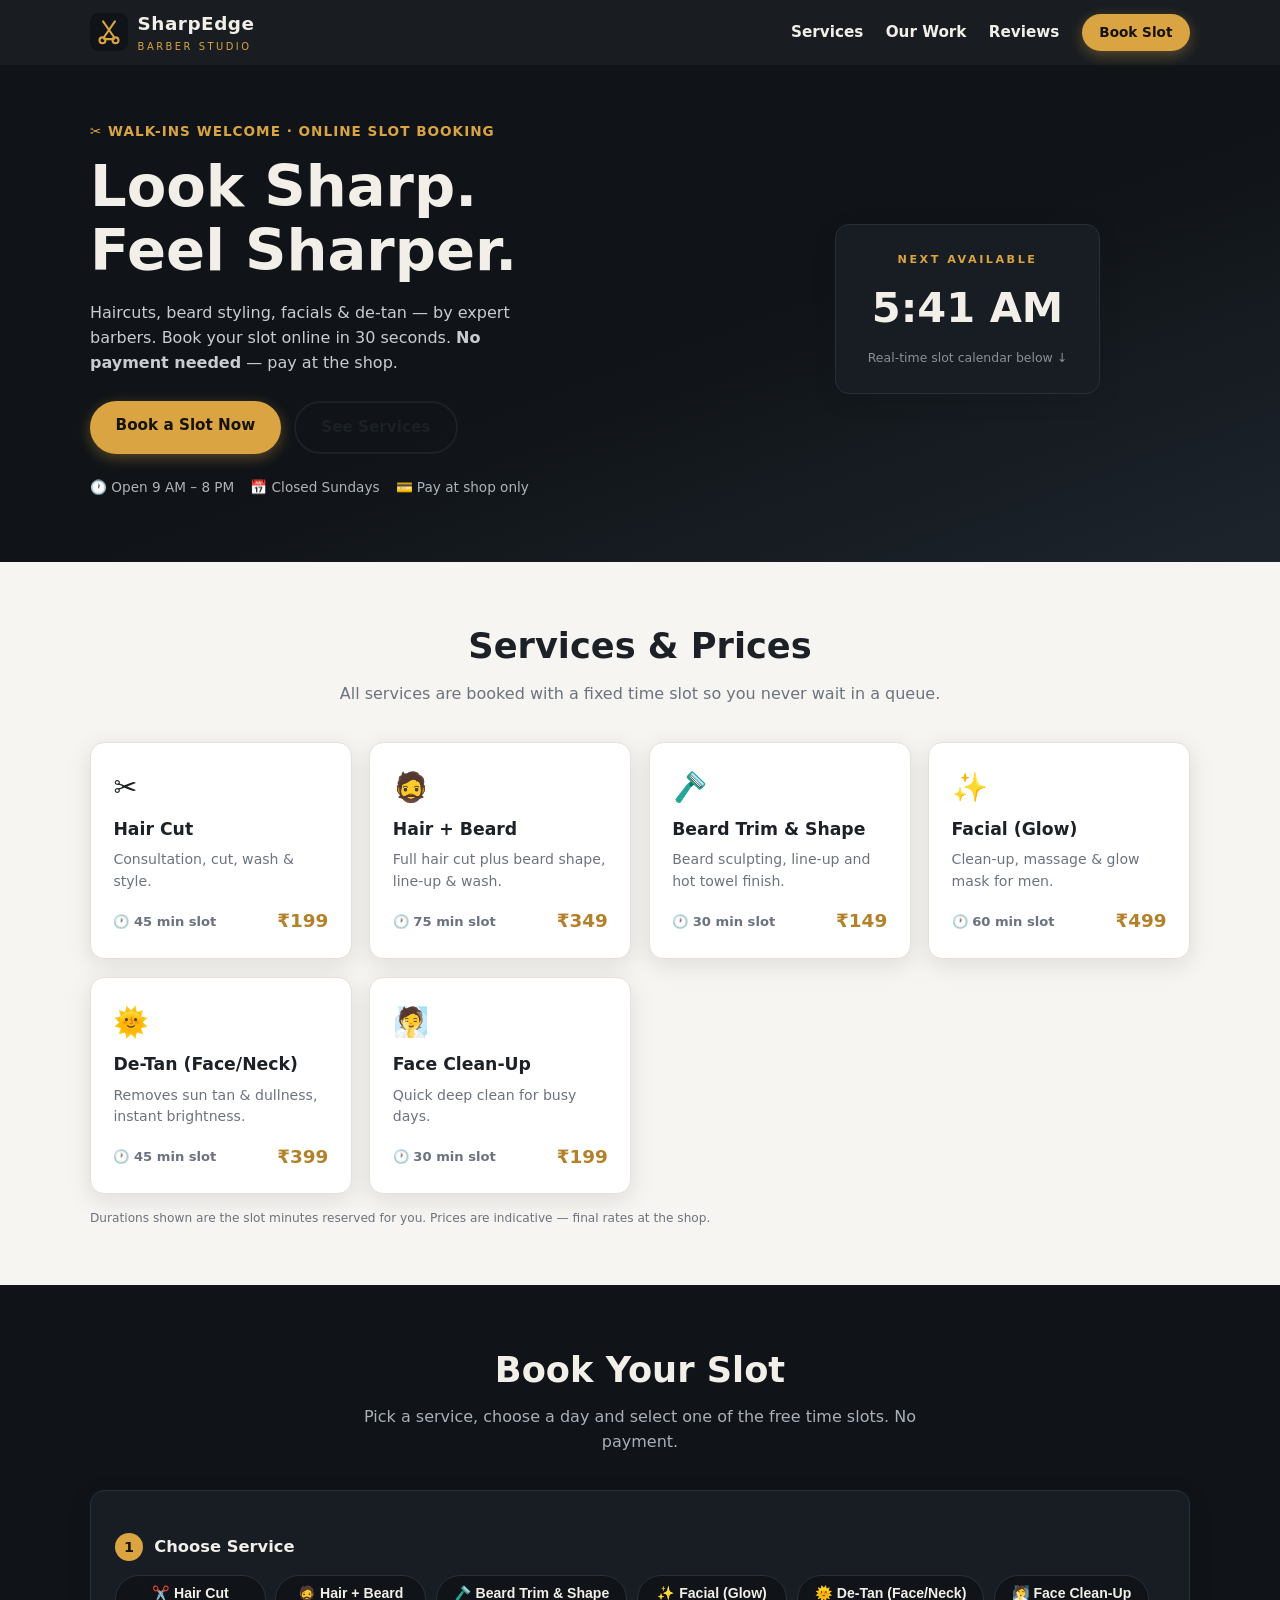
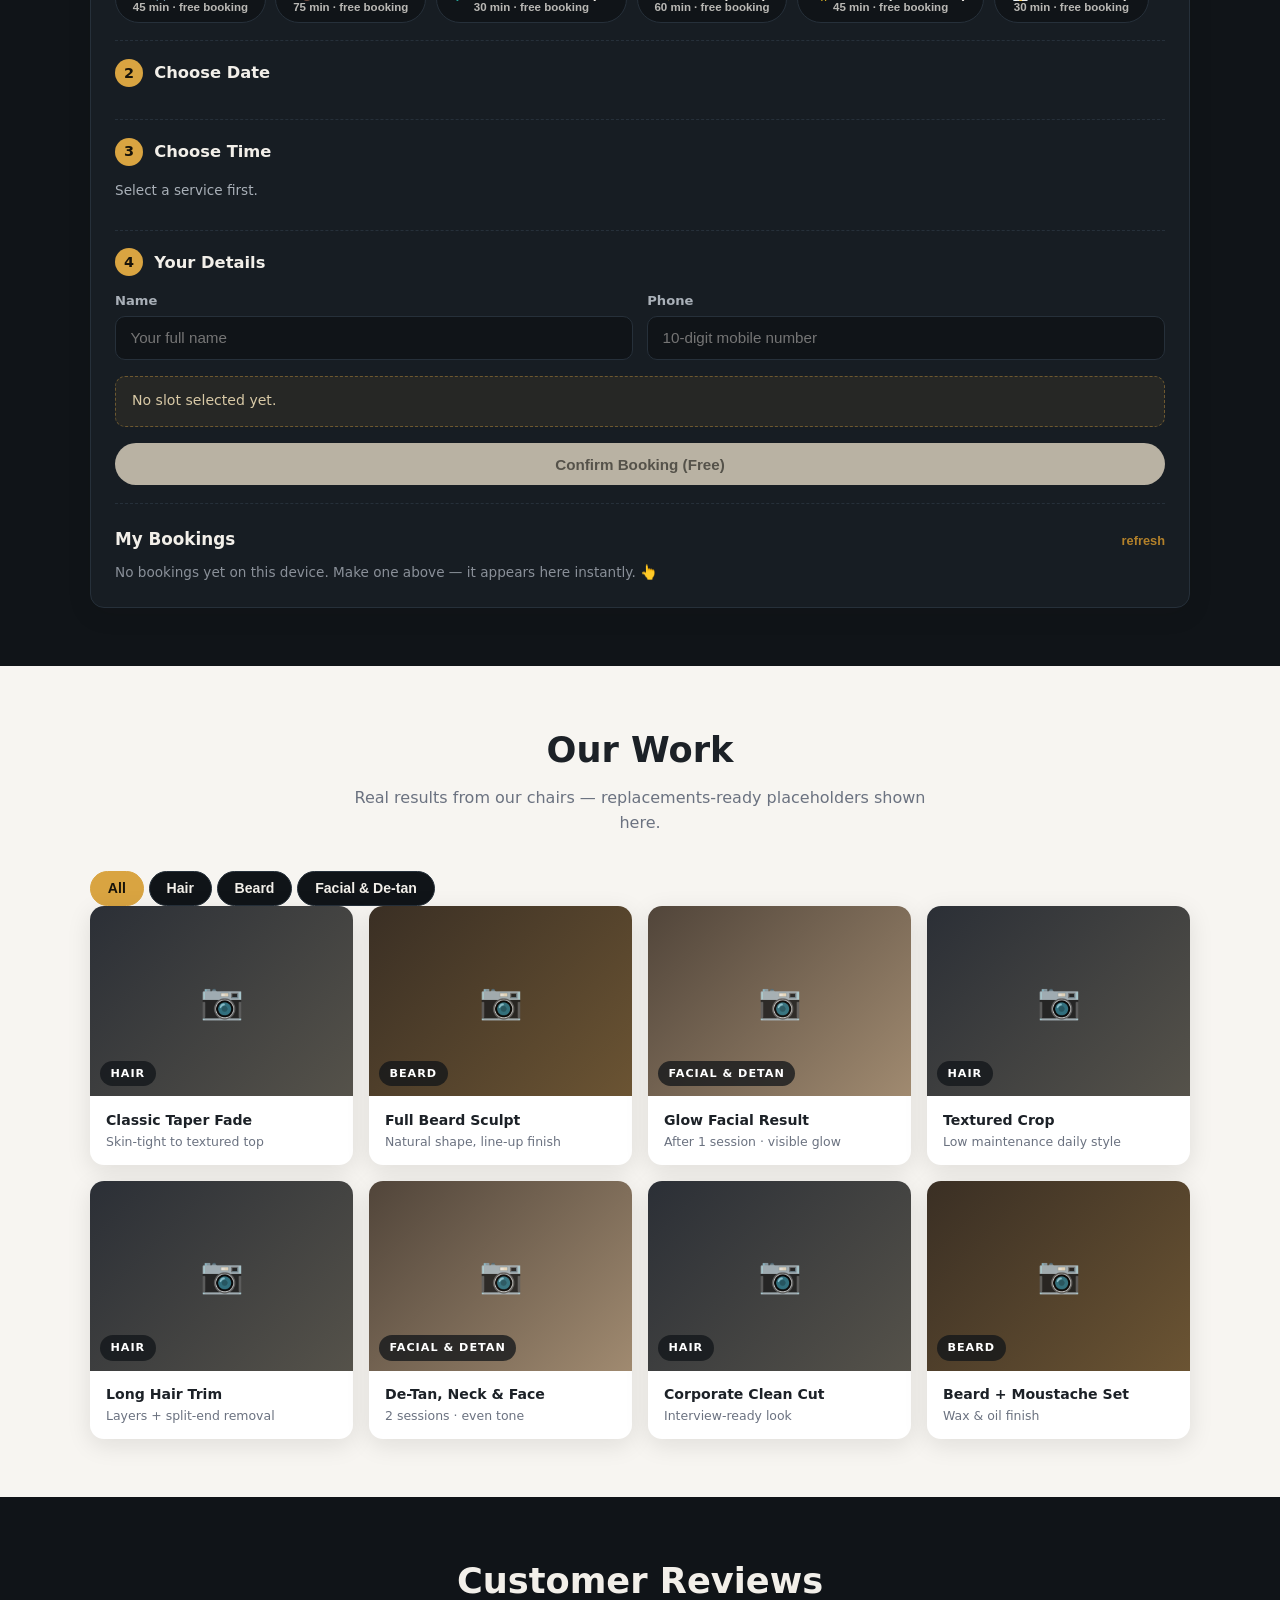
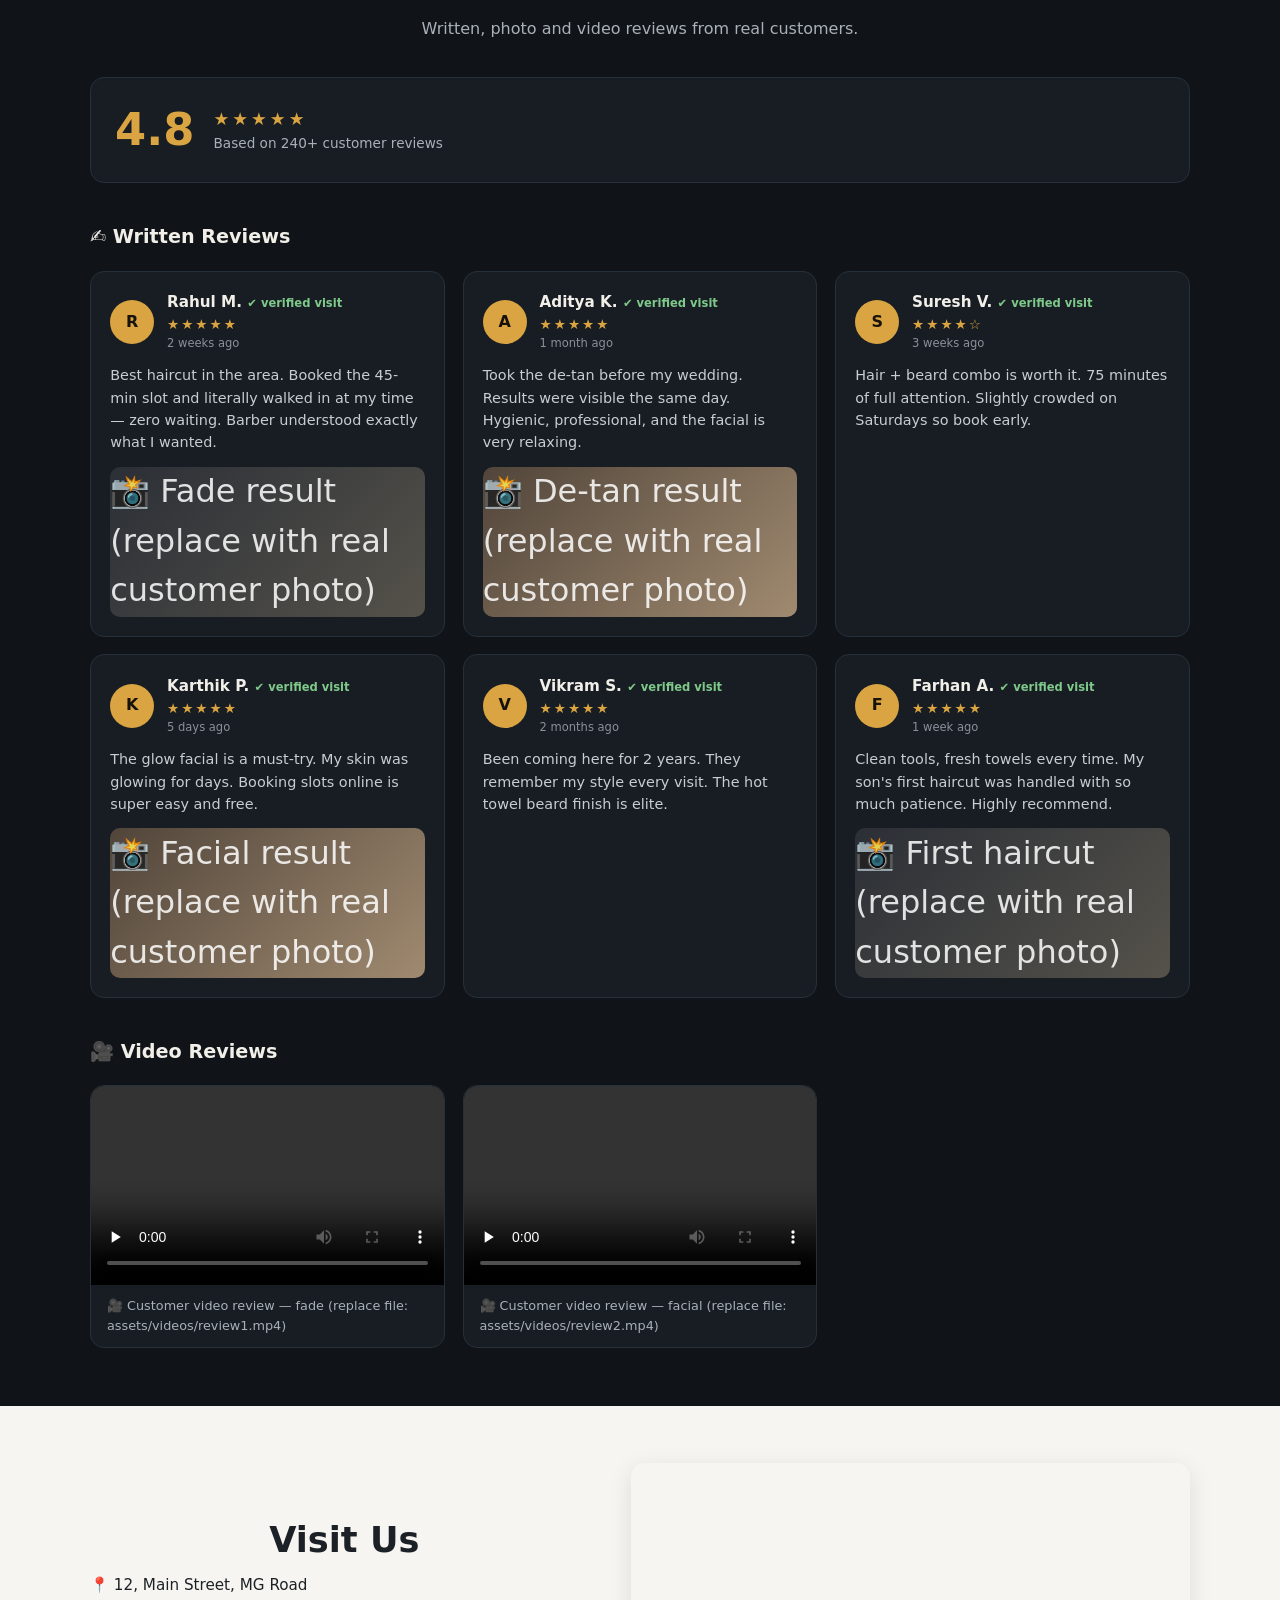
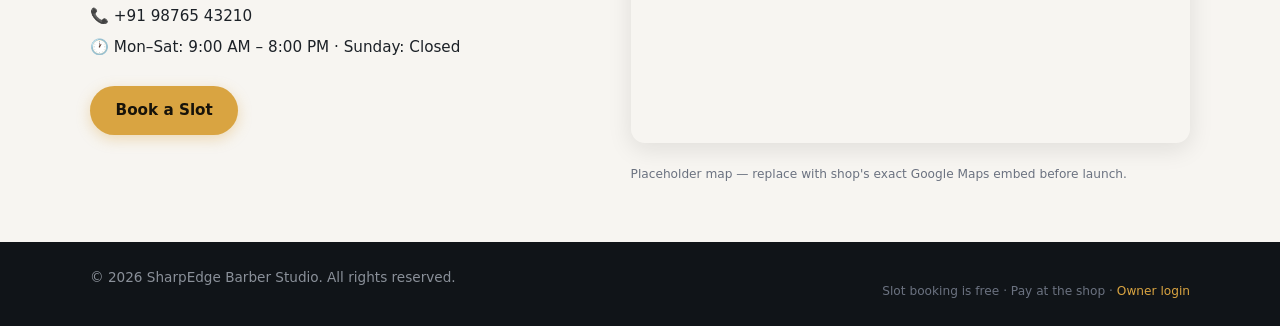
==== index.html @ ec628aed "first commit" ====
<!DOCTYPE html>
<html lang="en">
<head>
  <meta charset="UTF-8" />
  <meta name="viewport" content="width=device-width, initial-scale=1.0" />
  <title>SharpEdge Barber Studio – Book Your Slot Online</title>
  <meta name="description" content="Book your haircut, beard, facial and de-tan slots online at SharpEdge Barber Studio. Free booking – walk in at your reserved time." />
  <meta name="theme-color" content="#101418" />
  <link rel="icon" href="assets/logo.svg" type="image/svg+xml" />
  <link rel="manifest" href="manifest.json" />
  <link rel="stylesheet" href="css/styles.css" />
</head>
<body>

  <!-- ===== HEADER ===== -->
  <header class="header" id="top">
    <div class="container header-inner">
      <a class="brand" href="#top">
        <img src="assets/logo.svg" alt="SharpEdge logo" class="brand-logo" />
        <span class="brand-name">SharpEdge<span class="brand-sub">Barber Studio</span></span>
      </a>
      <nav class="nav" id="nav">
        <a href="#services">Services</a>
        <a href="#work">Our Work</a>
        <a href="#reviews">Reviews</a>
        <a href="#booking" class="btn btn-sm btn-gold">Book Slot</a>
      </nav>
      <button class="nav-toggle" id="navToggle" aria-label="Open menu" aria-expanded="false">
        <span></span><span></span><span></span>
      </button>
    </div>
  </header>

  <!-- ===== HERO ===== -->
  <section class="hero">
    <div class="container hero-inner">
      <div class="hero-text">
        <p class="hero-kicker">✂️ Walk-ins welcome · Online slot booking</p>
        <h1>Look Sharp.<br />Feel Sharper.</h1>
        <p class="hero-sub">
          Haircuts, beard styling, facials &amp; de-tan — by expert barbers.
          Book your slot online in 30 seconds. <strong>No payment needed</strong> — pay at the shop.
        </p>
        <div class="hero-actions">
          <a href="#booking" class="btn btn-gold">Book a Slot Now</a>
          <a href="#services" class="btn btn-ghost">See Services</a>
        </div>
        <ul class="hero-badges">
          <li>🕐 Open 9 AM – 8 PM</li>
          <li>📅 Closed Sundays</li>
          <li>💳 Pay at shop only</li>
        </ul>
      </div>
      <div class="hero-card" aria-hidden="true">
        <div class="hero-card-top">NEXT AVAILABLE</div>
        <div class="hero-clock" id="heroClock">--:--</div>
        <div class="hero-note">Real-time slot calendar below ↓</div>
      </div>
    </div>
  </section>

  <!-- ===== SERVICES ===== -->
  <section class="section" id="services">
    <div class="container">
      <h2 class="section-title">Services &amp; Prices</h2>
      <p class="section-sub">All services are booked with a fixed time slot so you never wait in a queue.</p>
      <div class="cards-grid" id="servicesGrid"><!-- built by JS --></div>
      <p class="tiny-note">Durations shown are the slot minutes reserved for you. Prices are indicative — final rates at the shop.</p>
    </div>
  </section>

  <!-- ===== BOOKING ===== -->
  <section class="section section-dark" id="booking">
    <div class="container">
      <h2 class="section-title">Book Your Slot</h2>
      <p class="section-sub">Pick a service, choose a day and select one of the free time slots. No payment.</p>

      <div class="booking-panel">
        <!-- Step 1: service -->
        <div class="step">
          <div class="step-head"><span class="step-num">1</span><h3>Choose Service</h3></div>
          <div class="chip-row" id="serviceChips"><!-- built by JS --></div>
        </div>

        <!-- Step 2: date -->
        <div class="step">
          <div class="step-head"><span class="step-num">2</span><h3>Choose Date</h3></div>
          <div class="date-row" id="dateRow"><!-- built by JS --></div>
        </div>

        <!-- Step 3: time -->
        <div class="step">
          <div class="step-head"><span class="step-num">3</span><h3>Choose Time</h3></div>
          <p class="slot-status" id="slotStatus">Select a service first.</p>
          <div class="slot-grid" id="slotGrid"><!-- built by JS --></div>
        </div>

        <!-- Step 4: details -->
        <div class="step">
          <div class="step-head"><span class="step-num">4</span><h3>Your Details</h3></div>
          <form id="bookingForm" autocomplete="on">
            <div class="form-grid">
              <label>Name <input type="text" id="custName" placeholder="Your full name" required maxlength="60" /></label>
              <label>Phone <input type="tel" id="custPhone" placeholder="10-digit mobile number" required pattern="[0-9]{10}" inputmode="numeric" maxlength="10" /></label>
            </div>
            <div class="selection-summary" id="selectionSummary">No slot selected yet.</div>
            <button type="submit" class="btn btn-gold btn-wide" id="bookBtn" disabled>Confirm Booking (Free)</button>
          </form>
        </div>

        <!-- My bookings -->
        <div class="my-bookings">
          <div class="my-head">
            <h3>My Bookings</h3>
            <button class="btn-link" id="refreshBookings">refresh</button>
          </div>
          <div id="myBookingsList" class="my-list"></div>
        </div>
      </div>
    </div>
  </section>

  <!-- ===== OUR WORK (previous projects / portfolio) ===== -->
  <section class="section" id="work">
    <div class="container">
      <h2 class="section-title">Our Work</h2>
      <p class="section-sub">Real results from our chairs — replacements-ready placeholders shown here.</p>

      <div class="filter-row" id="workFilter">
        <button class="chip active" data-filter="all">All</button>
        <button class="chip" data-filter="hair">Hair</button>
        <button class="chip" data-filter="beard">Beard</button>
        <button class="chip" data-filter="skin">Facial &amp; De-tan</button>
      </div>

      <div class="work-grid" id="workGrid"><!-- built by JS --></div>
    </div>
  </section>

  <!-- ===== REVIEWS ===== -->
  <section class="section section-dark" id="reviews">
    <div class="container">
      <h2 class="section-title">Customer Reviews</h2>
      <p class="section-sub">Written, photo and video reviews from real customers.</p>

      <div class="rating-banner">
        <div class="rating-big">4.8</div>
        <div>
          <div class="stars" aria-label="4.8 out of 5 stars">★★★★★</div>
          <p>Based on 240+ customer reviews</p>
        </div>
      </div>

      <!-- written reviews (with attached photos) -->
      <h3 class="sub-title">✍️ Written Reviews</h3>
      <div class="review-grid" id="reviewGrid"><!-- built by JS --></div>

      <!-- video reviews -->
      <h3 class="sub-title">🎥 Video Reviews</h3>
      <div class="video-grid" id="videoGrid"><!-- built by JS --></div>
    </div>
  </section>

  <!-- ===== CONTACT ===== -->
  <section class="section" id="contact">
    <div class="container contact-grid">
      <div>
        <h2 class="section-title">Visit Us</h2>
        <p class="contact-line">📍 12, Main Street, MG Road (replace with real address)</p>
        <p class="contact-line">📞 +91 98765 43210 (replace with real number)</p>
        <p class="contact-line">🕐 Mon–Sat: 9:00 AM – 8:00 PM · Sunday: Closed</p>
        <a class="btn btn-gold" href="#booking">Book a Slot</a>
      </div>
      <div class="map-card">
        <!-- replace this iframe src with the real Google Maps embed -->
        <iframe title="Shop location map" loading="lazy"
          src="https://www.openstreetmap.org/export/embed.html?bbox=77.55%2C12.90%2C77.65%2C12.98&amp;layer=mapnik"></iframe>
        <span class="tiny-note">Placeholder map — replace with shop's exact Google Maps embed before launch.</span>
      </div>
    </div>
  </section>

  <!-- ===== FOOTER ===== -->
  <footer class="footer">
    <div class="container footer-inner">
      <p>© <span id="year"></span> SharpEdge Barber Studio. All rights reserved.</p>
      <p class="tiny-note">Slot booking is free · Pay at the shop · <a href="admin.html" style="color:var(--gold)">Owner login</a></p>
    </div>
  </footer>

  <!-- Confirmation modal -->
  <div class="modal-backdrop" id="modal" hidden>
    <div class="modal-card" role="dialog" aria-modal="true" aria-labelledby="modalTitle">
      <div class="modal-icon">✅</div>
      <h3 id="modalTitle">Booking Confirmed!</h3>
      <div id="modalBody" class="modal-body"></div>
      <button class="btn btn-gold btn-wide" id="modalClose">Done</button>
    </div>
  </div>

  <script src="js/config.js"></script>
  <script src="js/storage.js"></script>
  <script src="js/app.js"></script>
</body>
</html>
---- css/styles.css ----
/* ============================================================
   SharpEdge Barber Studio — styles.css
   Mobile-first responsive design (works on all screen sizes)
   ============================================================ */

:root {
  --bg: #f7f5f1;
  --bg-dark: #101418;
  --panel: #ffffff;
  --panel-dark: #171d23;
  --text: #1c2127;
  --text-inv: #f2efe9;
  --muted: #6b7280;
  --gold: #d9a441;
  --gold-dark: #b3812a;
  --line: #e5e1d8;
  --line-dark: #26303a;
  --danger: #c0392b;
  --ok: #2e7d32;
  --radius: 14px;
  --shadow: 0 6px 24px rgba(16, 20, 24, 0.10);
}

* { margin: 0; padding: 0; box-sizing: border-box; }

html { scroll-behavior: smooth; }

body {
  font-family: "Segoe UI", system-ui, -apple-system, Roboto, Arial, sans-serif;
  background: var(--bg);
  color: var(--text);
  line-height: 1.55;
}

img { max-width: 100%; display: block; }
a { color: inherit; text-decoration: none; }

.container { width: min(1100px, 92%); margin-inline: auto; }

/* ---------- Header ---------- */
.header {
  position: sticky; top: 0; z-index: 50;
  background: rgba(16, 20, 24, 0.96);
  backdrop-filter: blur(6px);
  color: var(--text-inv);
}
.header-inner { display: flex; align-items: center; justify-content: space-between; padding: 0.65rem 0; }
.brand { display: flex; align-items: center; gap: 0.6rem; }
.brand-logo { width: 38px; height: 38px; }
.brand-name { font-weight: 800; font-size: 1.15rem; letter-spacing: 0.5px; }
.brand-sub { display: block; font-size: 0.62rem; font-weight: 500; color: var(--gold); letter-spacing: 2.5px; text-transform: uppercase; }

.nav { display: flex; align-items: center; gap: 1.4rem; font-weight: 600; font-size: 0.95rem; }
.nav a:hover { color: var(--gold); }

.nav-toggle { display: none; background: none; border: 0; cursor: pointer; padding: 0.4rem; }
.nav-toggle span { display: block; width: 24px; height: 2.5px; background: var(--text-inv); margin: 5px 0; border-radius: 2px; transition: 0.25s; }

/* ---------- Buttons ---------- */
.btn {
  display: inline-block; border: 0; cursor: pointer;
  padding: 0.8rem 1.6rem; border-radius: 999px;
  font-weight: 700; font-size: 0.95rem;
  transition: transform 0.15s, box-shadow 0.15s, background 0.15s;
}
.btn:active { transform: scale(0.97); }
.btn-gold { background: var(--gold); color: #17130a; box-shadow: 0 4px 14px rgba(217, 164, 65, 0.35); }
.btn-gold:hover { background: #e6b353; }
.btn-gold:disabled { background: #b9b2a3; color: #55524a; box-shadow: none; cursor: not-allowed; }
.btn-ghost { background: transparent; color: var(--text); border: 2px solid var(--text); }
.btn-ghost:hover { background: var(--text); color: var(--bg); }
.btn-sm { padding: 0.5rem 1.1rem; font-size: 0.85rem; }
.btn-wide { width: 100%; margin-top: 1rem; }
.btn-link { background: none; border: 0; color: var(--gold-dark); font-weight: 700; cursor: pointer; font-size: 0.8rem; }
.btn-link:hover { text-decoration: underline; }

/* ---------- Hero ---------- */
.hero { background: linear-gradient(160deg, #101418 55%, #1d242c); color: var(--text-inv); padding: 3.5rem 0 4rem; }
.hero-inner { display: grid; grid-template-columns: 1.4fr 1fr; gap: 2rem; align-items: center; }
.hero-kicker { color: var(--gold); font-weight: 700; font-size: 0.85rem; letter-spacing: 1px; text-transform: uppercase; margin-bottom: 0.8rem; }
.hero h1 { font-size: clamp(2.2rem, 6vw, 3.6rem); line-height: 1.12; font-weight: 900; }
.hero-sub { margin: 1.1rem 0 1.6rem; color: #c9cdd2; max-width: 46ch; }
.hero-actions { display: flex; gap: 0.8rem; flex-wrap: wrap; margin-bottom: 1.4rem; }
.hero-badges { display: flex; gap: 1rem; flex-wrap: wrap; list-style: none; font-size: 0.85rem; color: #aeb4bb; }

.hero-card {
  place-self: center;
  background: var(--panel-dark);
  border: 1px solid var(--line-dark);
  border-radius: var(--radius);
  padding: 1.6rem 2rem;
  text-align: center;
  box-shadow: var(--shadow);
}
.hero-card-top { color: var(--gold); font-size: 0.7rem; letter-spacing: 2.5px; font-weight: 700; }
.hero-clock { font-size: 2.6rem; font-weight: 800; margin: 0.5rem 0; font-variant-numeric: tabular-nums; }
.hero-note { font-size: 0.78rem; color: #8a9099; }

/* ---------- Sections ---------- */
.section { padding: 3.6rem 0; }
.section-dark { background: var(--bg-dark); color: var(--text-inv); }
.section-title { font-size: clamp(1.6rem, 4vw, 2.2rem); font-weight: 900; text-align: center; }
.section-sub { text-align: center; color: var(--muted); margin: 0.5rem auto 2.2rem; max-width: 60ch; }
.section-dark .section-sub { color: #a9b0b8; }
.sub-title { margin: 2.4rem 0 1.2rem; font-size: 1.2rem; font-weight: 800; }
.tiny-note { display: block; font-size: 0.76rem; color: var(--muted); margin-top: 0.9rem; }

/* ---------- Service cards ---------- */
.cards-grid { display: grid; grid-template-columns: repeat(auto-fit, minmax(230px, 1fr)); gap: 1.1rem; }
.service-card {
  background: var(--panel); border: 1px solid var(--line); border-radius: var(--radius);
  padding: 1.4rem; box-shadow: var(--shadow);
  display: flex; flex-direction: column; gap: 0.4rem;
  transition: transform 0.18s, border-color 0.18s;
}
.service-card:hover { transform: translateY(-4px); border-color: var(--gold); }
.service-emoji { font-size: 1.8rem; }
.service-card h3 { font-size: 1.08rem; }
.service-desc { color: var(--muted); font-size: 0.88rem; flex: 1; }
.service-meta { display: flex; justify-content: space-between; align-items: center; margin-top: 0.5rem; }
.service-time { font-size: 0.82rem; color: var(--muted); font-weight: 600; }
.service-price { font-weight: 900; color: var(--gold-dark); font-size: 1.15rem; }

/* ---------- Booking panel ---------- */
.booking-panel {
  background: var(--panel-dark); border: 1px solid var(--line-dark);
  border-radius: var(--radius); padding: 1.5rem; box-shadow: var(--shadow);
}
.step { padding: 1.1rem 0; border-bottom: 1px dashed var(--line-dark); }
.step:last-of-type { border-bottom: 0; }
.step-head { display: flex; align-items: center; gap: 0.7rem; margin-bottom: 0.9rem; }
.step-num {
  width: 28px; height: 28px; border-radius: 50%;
  background: var(--gold); color: #17130a;
  display: grid; place-items: center; font-weight: 900; font-size: 0.9rem; flex-shrink: 0;
}
.step-head h3 { font-size: 1.02rem; }

.chip-row, .date-row { display: flex; gap: 0.6rem; flex-wrap: wrap; }
.chip {
  border: 1.5px solid var(--line-dark); background: var(--bg-dark);
  color: var(--text-inv); border-radius: 999px;
  padding: 0.55rem 1.05rem; font-size: 0.88rem; font-weight: 600; cursor: pointer;
  transition: 0.15s;
}
.chip:hover { border-color: var(--gold); }
.chip.active { background: var(--gold); color: #17130a; border-color: var(--gold); }
.chip small { opacity: 0.75; font-size: 0.72rem; display: block; }
.date-chip { text-align: center; min-width: 64px; padding: 0.5rem 0.6rem !important; border-radius: var(--radius) !important; }
.date-chip strong { display: block; font-size: 0.95rem; }
.date-chip span { font-size: 0.7rem; opacity: 0.7; display: block; }
.chip:disabled { opacity: 0.35; cursor: not-allowed; }

.slot-status { font-size: 0.85rem; color: #a9b0b8; margin-bottom: 0.7rem; }
.slot-grid { display: grid; grid-template-columns: repeat(auto-fill, minmax(86px, 1fr)); gap: 0.55rem; }
.slot-btn {
  padding: 0.55rem 0.3rem; border-radius: 10px; text-align: center;
  border: 1.5px solid var(--line-dark); background: var(--bg-dark); color: var(--text-inv);
  font-weight: 700; font-size: 0.88rem; cursor: pointer; transition: 0.13s;
}
.slot-btn:hover:not(:disabled) { border-color: var(--gold); }
.slot-btn.active { background: var(--gold); color: #17130a; border-color: var(--gold); }
.slot-btn:disabled { opacity: 0.28; cursor: not-allowed; text-decoration: line-through; }

/* ---------- Form ---------- */
.form-grid { display: grid; grid-template-columns: 1fr 1fr; gap: 0.9rem; }
.form-grid label { font-size: 0.82rem; font-weight: 600; color: #a9b0b8; display: block; }
.form-grid input {
  width: 100%; margin-top: 0.3rem; padding: 0.78rem 0.9rem;
  border-radius: 10px; border: 1.5px solid var(--line-dark);
  background: var(--bg-dark); color: var(--text-inv); font-size: 0.95rem;
}
.form-grid input:focus { outline: none; border-color: var(--gold); }

.selection-summary {
  margin-top: 1rem; padding: 0.85rem 1rem; border-radius: 10px;
  background: rgba(217, 164, 65, 0.08); border: 1px dashed rgba(217, 164, 65, 0.4);
  font-size: 0.88rem; color: #d8c9a6;
}
.selection-summary.ok { background: rgba(46, 125, 50, 0.1); border-color: var(--ok); color: #b8d8ba; }

/* ---------- My bookings ---------- */
.my-bookings { margin-top: 1.4rem; }
.my-head { display: flex; justify-content: space-between; align-items: baseline; margin-bottom: 0.6rem; }
.my-head h3 { font-size: 1.05rem; }
.my-list { display: flex; flex-direction: column; gap: 0.6rem; }
.booking-item {
  display: flex; justify-content: space-between; align-items: center; gap: 0.8rem;
  background: var(--bg-dark); border: 1px solid var(--line-dark);
  border-radius: 10px; padding: 0.8rem 1rem; font-size: 0.88rem; flex-wrap: wrap;
}
.booking-item b { color: var(--gold); }
.booking-cancel { background: none; border: 1px solid var(--danger); color: #e08579; border-radius: 999px; padding: 0.3rem 0.85rem; cursor: pointer; font-size: 0.78rem; }
.booking-cancel:hover { background: var(--danger); color: #fff; }
.empty-note { color: #8a9099; font-size: 0.85rem; }

/* ---------- Work / portfolio ---------- */
.work-grid { display: grid; grid-template-columns: repeat(auto-fill, minmax(230px, 1fr)); gap: 1rem; }
.work-card { border-radius: var(--radius); overflow: hidden; background: var(--panel); box-shadow: var(--shadow); cursor: pointer; transition: transform 0.18s; }
.work-card:hover { transform: translateY(-4px); }
.work-thumb { height: 190px; display: grid; place-items: center; font-size: 2.4rem; color: rgba(255,255,255,0.85); position: relative; }
.work-thumb span.tag {
  position: absolute; bottom: 10px; left: 10px;
  background: rgba(16,20,24,0.75); color: #fff; font-size: 0.7rem;
  padding: 0.25rem 0.65rem; border-radius: 999px; letter-spacing: 1px; text-transform: uppercase;
  font-weight: 700;
}
.work-card figcaption { padding: 0.85rem 1rem; font-size: 0.88rem; font-weight: 600; }
.work-card figcaption small { display: block; color: var(--muted); font-weight: 400; font-size: 0.78rem; }

/* thumb fills are placeholders — replace with real <img src="photo.jpg"> */
.fill-hair  { background: linear-gradient(135deg, #2b2f36, #55524a); }
.fill-beard { background: linear-gradient(135deg, #3a2f24, #6b5433); }
.fill-skin  { background: linear-gradient(135deg, #51453a, #a08a70); }

/* ---------- Reviews ---------- */
.rating-banner {
  display: flex; gap: 1.2rem; align-items: center;
  background: var(--panel-dark); border: 1px solid var(--line-dark);
  border-radius: var(--radius); padding: 1.1rem 1.5rem; margin-bottom: 0.4rem;
}
.rating-big { font-size: 2.8rem; font-weight: 900; color: var(--gold); }
.stars { color: var(--gold); letter-spacing: 3px; font-size: 1.1rem; }
.rating-banner p { color: #a9b0b8; font-size: 0.85rem; }

.review-grid { display: grid; grid-template-columns: repeat(auto-fill, minmax(300px, 1fr)); gap: 1.1rem; }
.review-card {
  background: var(--panel-dark); border: 1px solid var(--line-dark);
  border-radius: var(--radius); padding: 1.2rem;
}
.review-top { display: flex; gap: 0.8rem; align-items: center; margin-bottom: 0.7rem; }
.avatar {
  width: 44px; height: 44px; border-radius: 50%; flex-shrink: 0;
  display: grid; place-items: center; font-weight: 800; color: #17130a; background: var(--gold);
}
.review-name { font-weight: 700; font-size: 0.95rem; }
.review-stars { color: var(--gold); font-size: 0.85rem; letter-spacing: 2px; }
.review-date { font-size: 0.72rem; color: #8a9099; }
.review-text { font-size: 0.9rem; color: #c9cdd2; margin: 0.5rem 0 0.8rem; }
.review-photo {
  border-radius: 10px; overflow: hidden; height: 150px; display: grid; place-items: center;
  font-size: 2rem; color: rgba(255,255,255,0.85);
}
.verified { font-size: 0.72rem; color: #7fc98a; font-weight: 700; }

.video-grid { display: grid; grid-template-columns: repeat(auto-fill, minmax(280px, 1fr)); gap: 1.1rem; }
.video-card { background: var(--panel-dark); border: 1px solid var(--line-dark); border-radius: var(--radius); overflow: hidden; }
.video-card video { width: 100%; aspect-ratio: 16/9; object-fit: cover; background: #000; display: block; }
.video-note { padding: 0.7rem 1rem; font-size: 0.8rem; color: #a9b0b8; }

/* ---------- Contact ---------- */
.contact-grid { display: grid; grid-template-columns: 1fr 1.1fr; gap: 2rem; align-items: center; }
.contact-line { margin: 0.45rem 0; font-size: 0.95rem; }
.contact-grid .btn { margin-top: 1.2rem; }
.map-card iframe { width: 100%; height: 280px; border: 0; border-radius: var(--radius); box-shadow: var(--shadow); }

/* ---------- Footer ---------- */
.footer { background: var(--bg-dark); color: #8a9099; padding: 1.6rem 0; font-size: 0.85rem; }
.footer-inner { display: flex; justify-content: space-between; gap: 1rem; flex-wrap: wrap; }

/* ---------- Modal ---------- */
.modal-backdrop {
  position: fixed; inset: 0; z-index: 100;
  background: rgba(10, 12, 15, 0.7); backdrop-filter: blur(3px);
  display: grid; place-items: center; padding: 1rem;
}
.modal-card {
  background: var(--panel); color: var(--text);
  border-radius: var(--radius); padding: 2rem 1.6rem; max-width: 380px; width: 100%;
  text-align: center; box-shadow: 0 20px 60px rgba(0,0,0,0.4);
  animation: pop 0.25s ease;
}
@keyframes pop { from { transform: scale(0.9); opacity: 0; } to { transform: scale(1); opacity: 1; } }
.modal-icon { font-size: 2.6rem; }
.modal-card h3 { margin-bottom: 0.8rem; }
.modal-body { font-size: 0.92rem; text-align: left; background: var(--bg); border-radius: 10px; padding: 1rem; margin-bottom: 1.2rem; line-height: 1.8; }
.modal-body b { color: var(--gold-dark); }

[hidden] { display: none !important; }

/* ============================================================
   RESPONSIVE BREAKPOINTS
   ============================================================ */
@media (max-width: 900px) {
  .contact-grid { grid-template-columns: 1fr; }
}

@media (max-width: 760px) {
  .hero-inner { grid-template-columns: 1fr; }
  .hero-card { width: 100%; padding: 1.2rem; }
  .hero-clock { font-size: 2rem; }
  .section { padding: 2.8rem 0; }

  /* mobile nav */
  .nav {
    position: fixed; inset: 0 0 auto 0; top: 62px;
    background: var(--bg-dark);
    flex-direction: column; align-items: flex-start;
    padding: 1.4rem 6%; gap: 1.1rem;
    transform: translateY(-130%); transition: transform 0.28s ease;
    border-bottom: 1px solid var(--line-dark);
    min-height: 40vh;
  }
  .nav.open { transform: translateY(0); }
  .nav-toggle { display: block; }
  .nav-toggle.open span:nth-child(1) { transform: translateY(7.5px) rotate(45deg); }
  .nav-toggle.open span:nth-child(2) { opacity: 0; }
  .nav-toggle.open span:nth-child(3) { transform: translateY(-7.5px) rotate(-45deg); }
}

@media (max-width: 480px) {
  .form-grid { grid-template-columns: 1fr; }
  .brand-name { font-size: 1rem; }
  .slot-grid { grid-template-columns: repeat(auto-fill, minmax(74px, 1fr)); }
  .rating-banner { flex-direction: column; text-align: center; }
  .booking-panel { padding: 1rem; }
  .hero { padding: 2.6rem 0 3rem; }
}

/* touch-friendly tap targets */
@media (hover: none) and (pointer: coarse) {
  .btn, .chip, .slot-btn, .booking-cancel { min-height: 44px; }
  .slot-btn { min-height: 40px; }
}
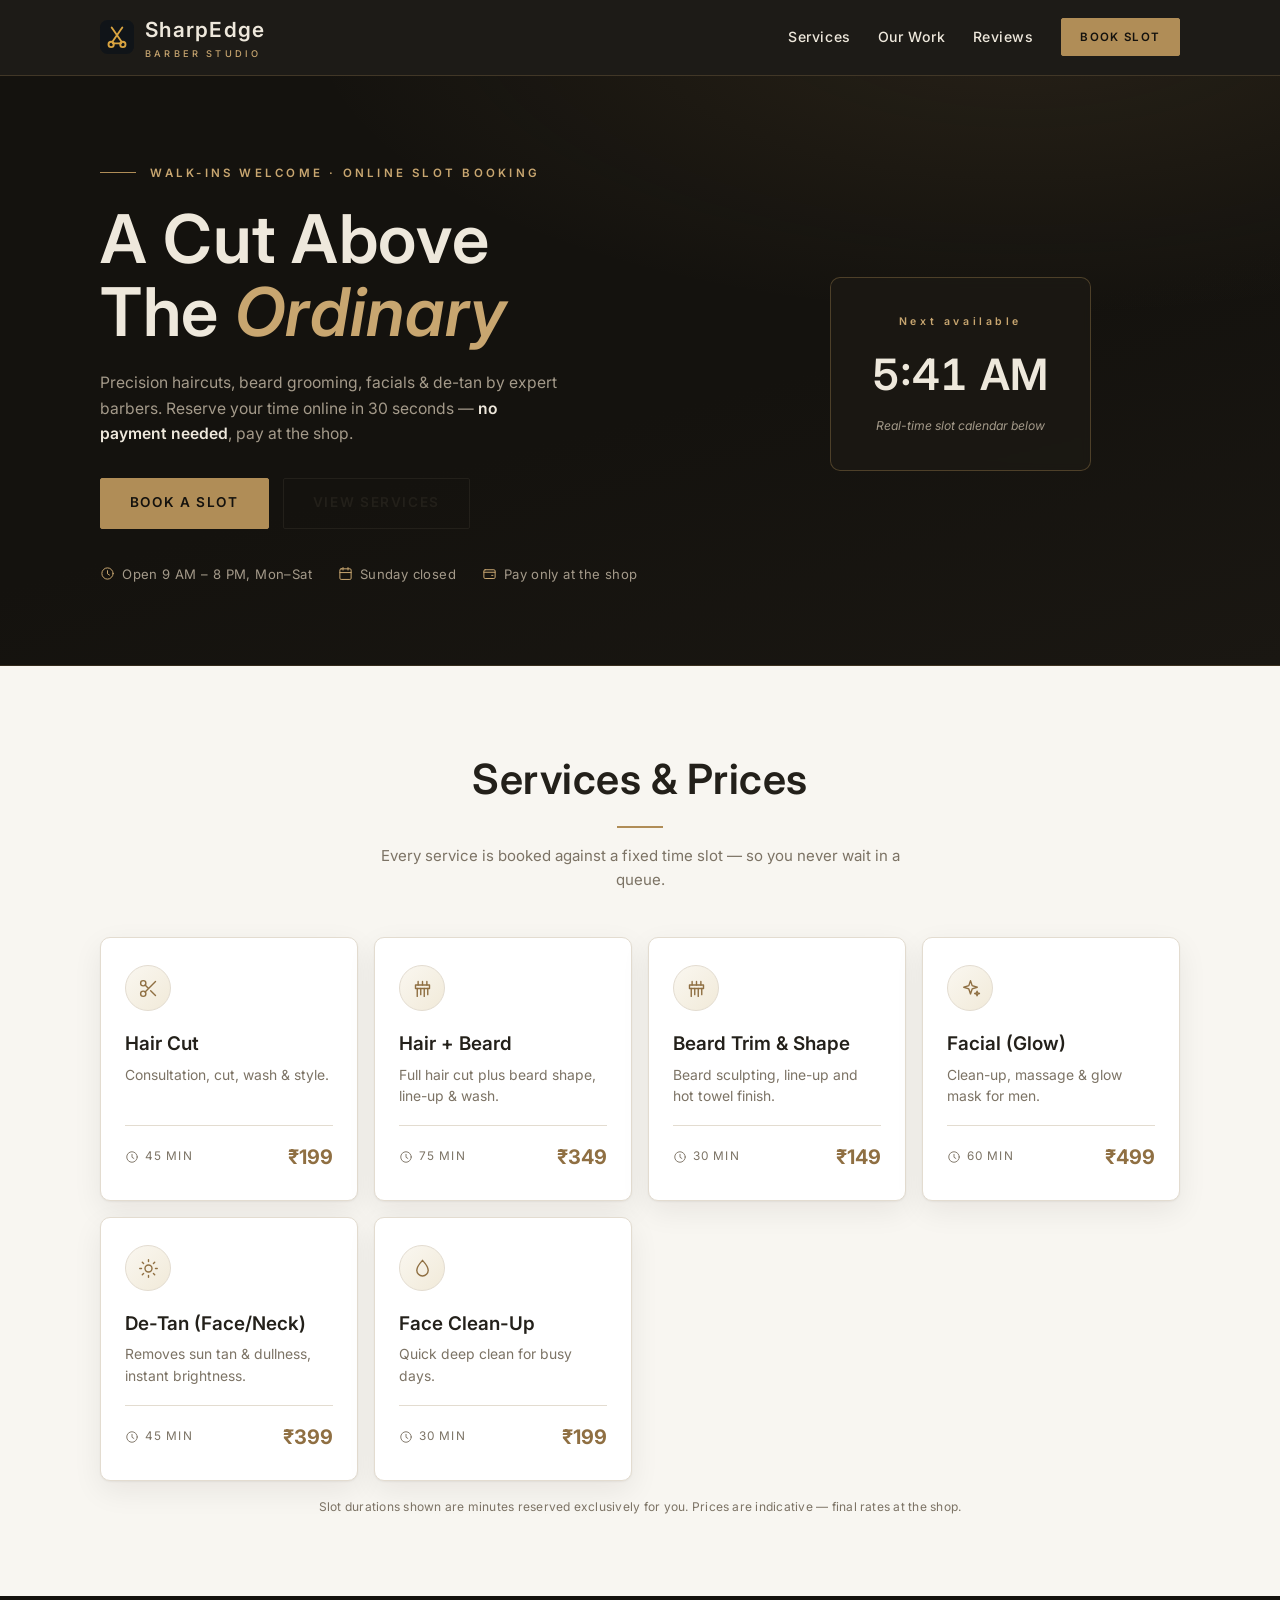
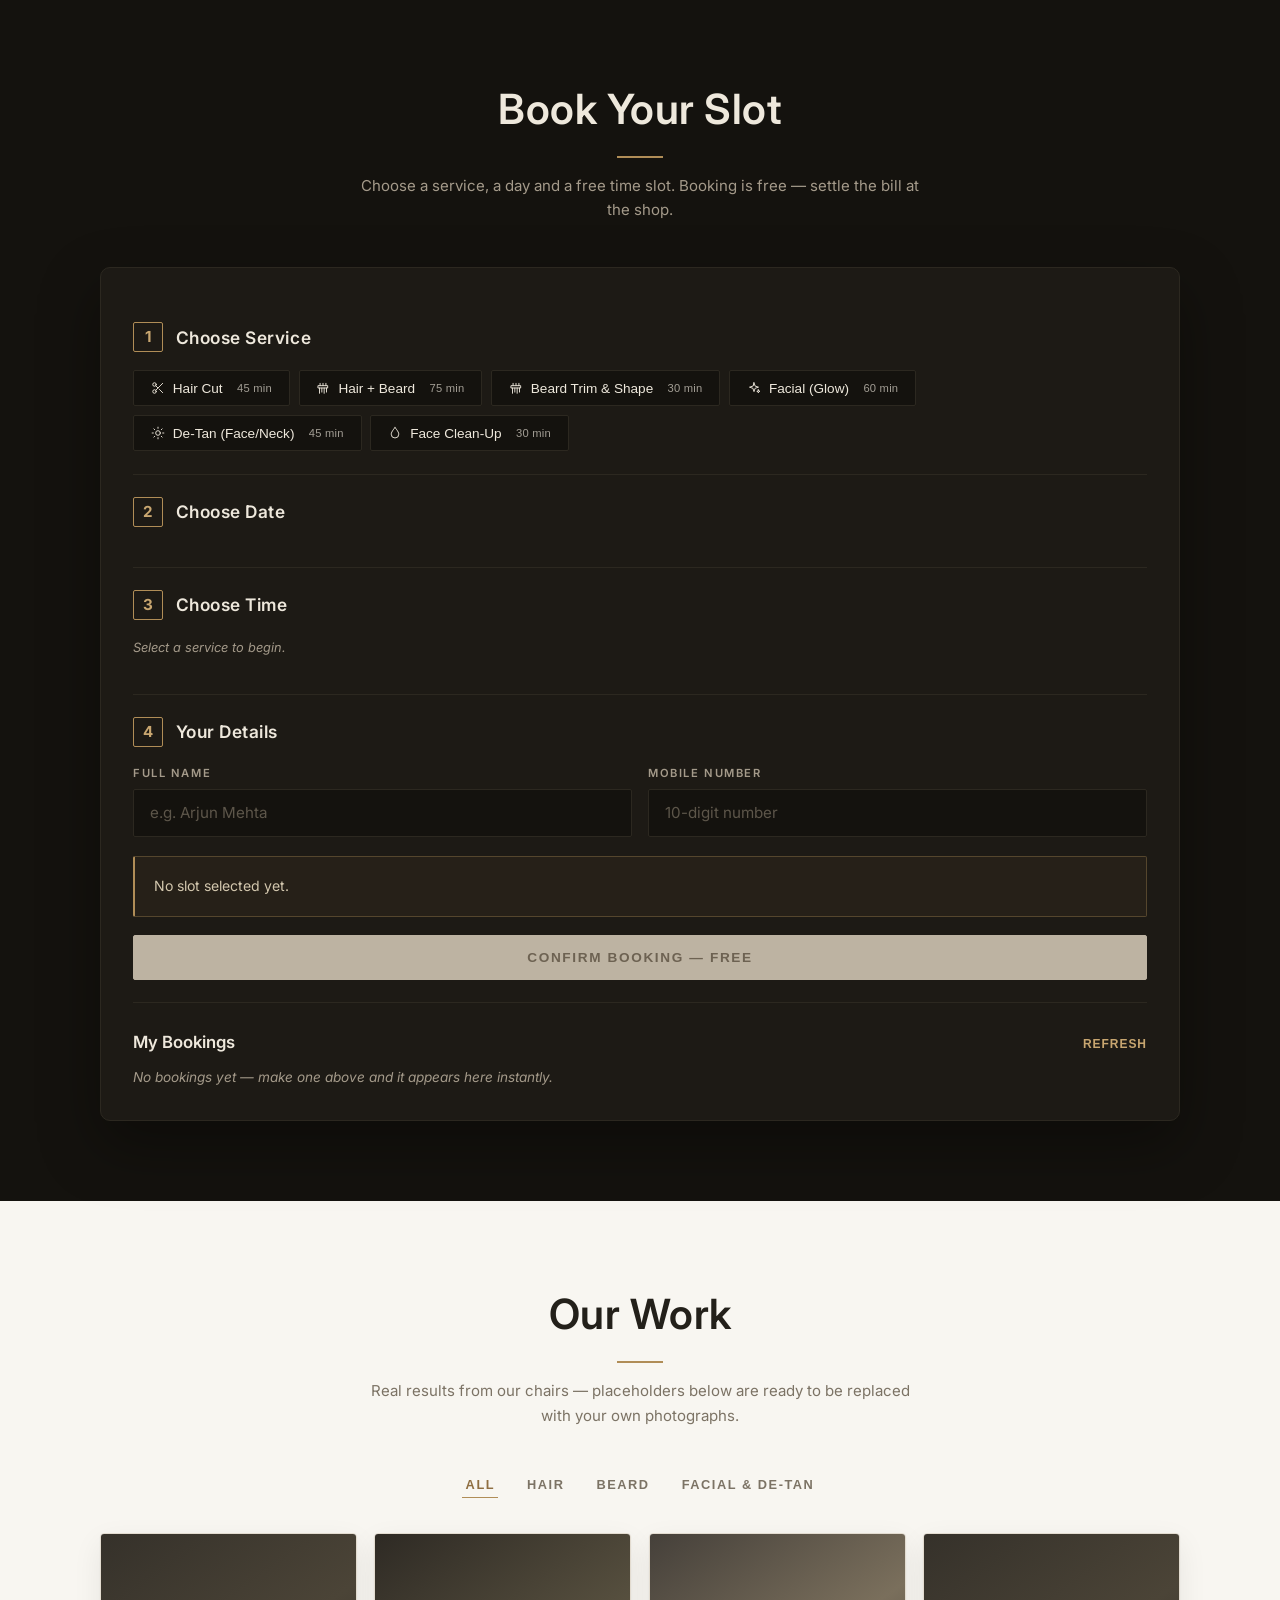
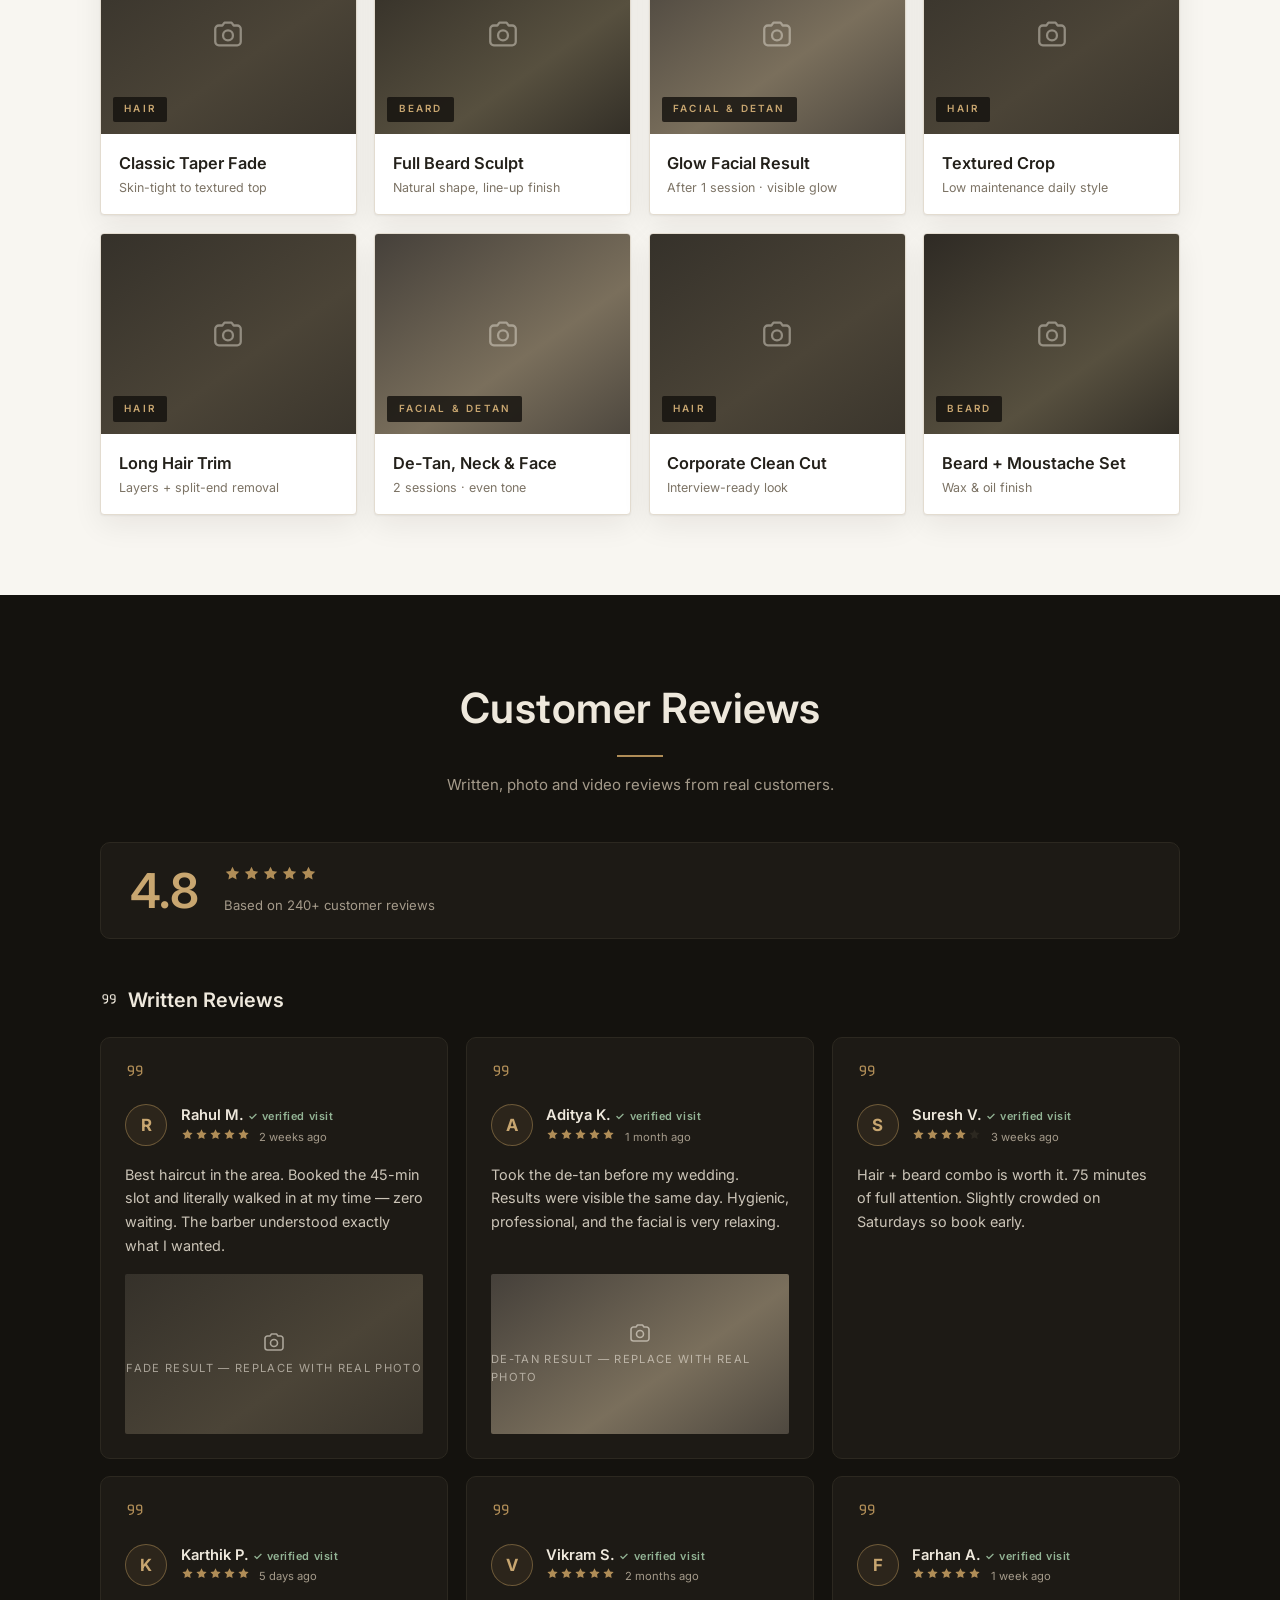
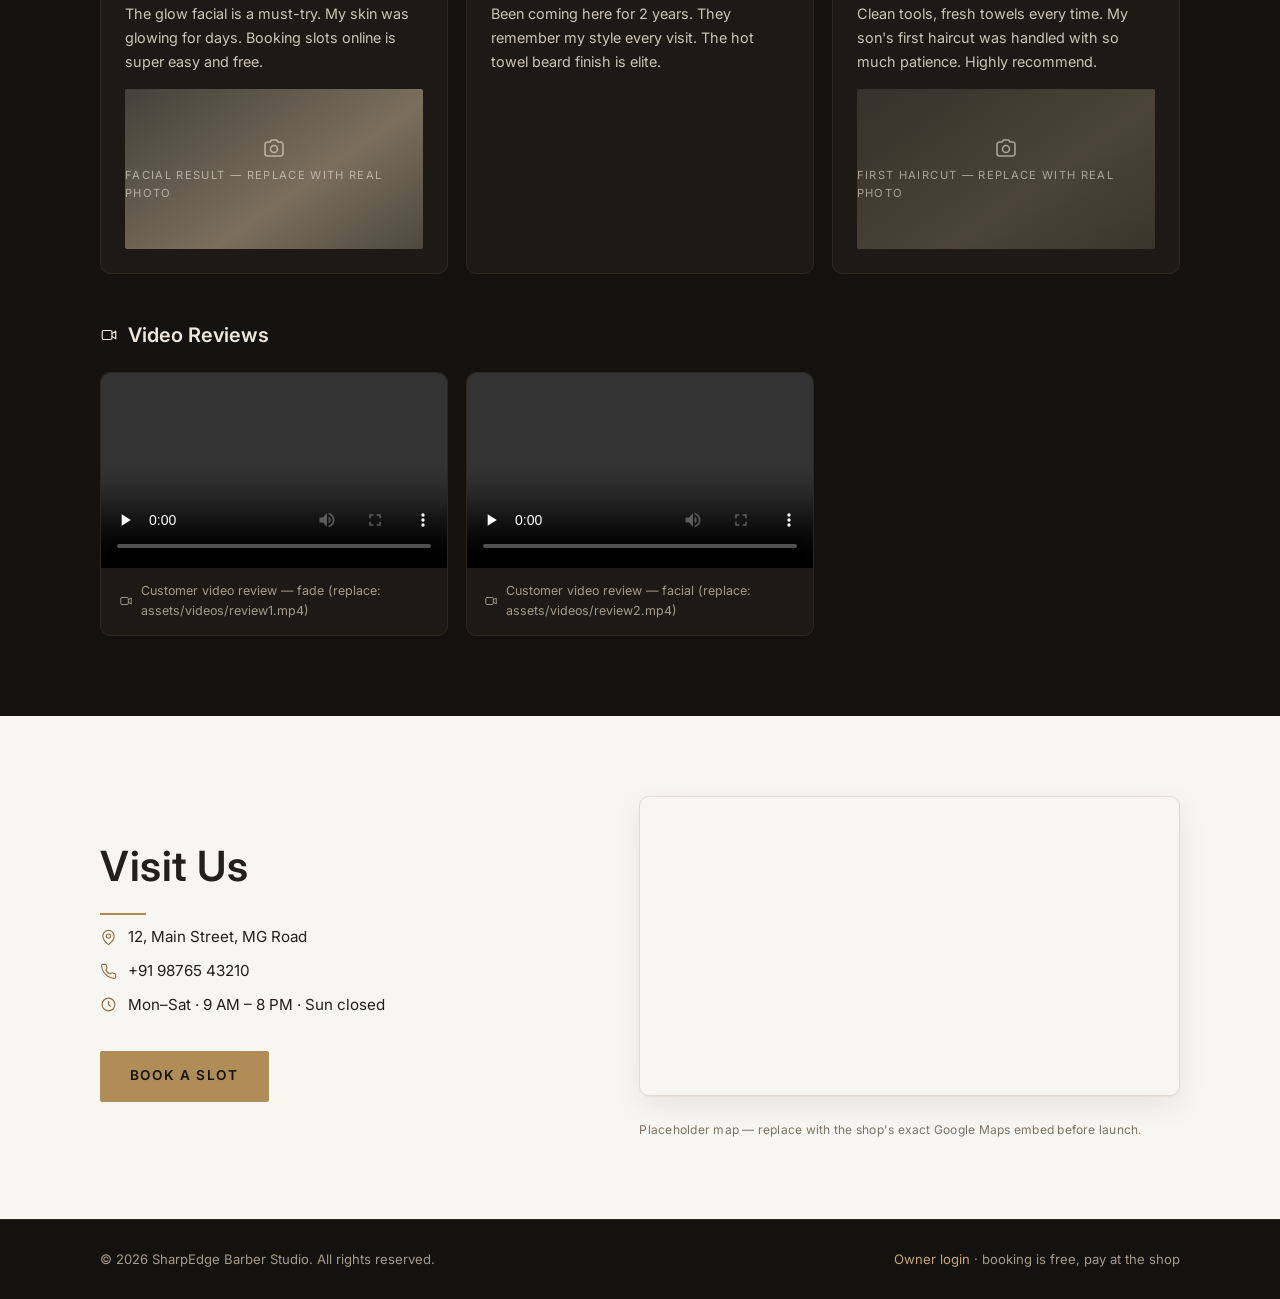
==== commit a478fb1a: "feat: enhance booking UI with inline icons and reset functionality - Updated app.js to replace emoji" ====
--- a/index.html
+++ b/index.html
@@ -5,7 +5,10 @@
   <meta name="viewport" content="width=device-width, initial-scale=1.0" />
   <title>SharpEdge Barber Studio – Book Your Slot Online</title>
   <meta name="description" content="Book your haircut, beard, facial and de-tan slots online at SharpEdge Barber Studio. Free booking – walk in at your reserved time." />
-  <meta name="theme-color" content="#101418" />
+  <meta name="theme-color" content="#14120e" />
+  <link rel="preconnect" href="https://fonts.googleapis.com" />
+  <link rel="preconnect" href="https://fonts.gstatic.com" crossorigin />
+  <link href="https://fonts.googleapis.com/css2?family=Inter:wght@400;500;600;700;800&display=swap" rel="stylesheet" />
   <link rel="icon" href="assets/logo.svg" type="image/svg+xml" />
   <link rel="manifest" href="manifest.json" />
   <link rel="stylesheet" href="css/styles.css" />
@@ -25,9 +28,7 @@
         <a href="#reviews">Reviews</a>
         <a href="#booking" class="btn btn-sm btn-gold">Book Slot</a>
       </nav>
-      <button class="nav-toggle" id="navToggle" aria-label="Open menu" aria-expanded="false">
-        <span></span><span></span><span></span>
-      </button>
+      <button class="nav-toggle" id="navToggle" aria-label="Open menu" aria-expanded="false"></button>
     </div>
   </header>
 
@@ -35,26 +36,26 @@
   <section class="hero">
     <div class="container hero-inner">
       <div class="hero-text">
-        <p class="hero-kicker">✂️ Walk-ins welcome · Online slot booking</p>
-        <h1>Look Sharp.<br />Feel Sharper.</h1>
+        <p class="hero-kicker">Walk-ins Welcome · Online Slot Booking</p>
+        <h1>A Cut Above<br />The <em>Ordinary</em></h1>
         <p class="hero-sub">
-          Haircuts, beard styling, facials &amp; de-tan — by expert barbers.
-          Book your slot online in 30 seconds. <strong>No payment needed</strong> — pay at the shop.
+          Precision haircuts, beard grooming, facials &amp; de-tan by expert barbers.
+          Reserve your time online in 30 seconds — <strong>no payment needed</strong>, pay at the shop.
         </p>
         <div class="hero-actions">
-          <a href="#booking" class="btn btn-gold">Book a Slot Now</a>
-          <a href="#services" class="btn btn-ghost">See Services</a>
+          <a href="#booking" class="btn btn-gold">Book a Slot</a>
+          <a href="#services" class="btn btn-ghost">View Services</a>
         </div>
         <ul class="hero-badges">
-          <li>🕐 Open 9 AM – 8 PM</li>
-          <li>📅 Closed Sundays</li>
-          <li>💳 Pay at shop only</li>
+          <li><span data-icon="clock"></span>Open 9 AM – 8 PM, Mon–Sat</li>
+          <li><span data-icon="calendar"></span>Sunday closed</li>
+          <li><span data-icon="wallet"></span>Pay only at the shop</li>
         </ul>
       </div>
       <div class="hero-card" aria-hidden="true">
-        <div class="hero-card-top">NEXT AVAILABLE</div>
+        <div class="hero-card-top">Next available</div>
         <div class="hero-clock" id="heroClock">--:--</div>
-        <div class="hero-note">Real-time slot calendar below ↓</div>
+        <div class="hero-note">Real-time slot calendar below</div>
       </div>
     </div>
   </section>
@@ -63,9 +64,9 @@
   <section class="section" id="services">
     <div class="container">
       <h2 class="section-title">Services &amp; Prices</h2>
-      <p class="section-sub">All services are booked with a fixed time slot so you never wait in a queue.</p>
-      <div class="cards-grid" id="servicesGrid"><!-- built by JS --></div>
-      <p class="tiny-note">Durations shown are the slot minutes reserved for you. Prices are indicative — final rates at the shop.</p>
+      <p class="section-sub">Every service is booked against a fixed time slot — so you never wait in a queue.</p>
+      <div class="cards-grid" id="servicesGrid"><!-- built by app.js --></div>
+      <p class="tiny-note" style="text-align:center">Slot durations shown are minutes reserved exclusively for you. Prices are indicative — final rates at the shop.</p>
     </div>
   </section>
 
@@ -73,42 +74,37 @@
   <section class="section section-dark" id="booking">
     <div class="container">
       <h2 class="section-title">Book Your Slot</h2>
-      <p class="section-sub">Pick a service, choose a day and select one of the free time slots. No payment.</p>
+      <p class="section-sub">Choose a service, a day and a free time slot. Booking is free — settle the bill at the shop.</p>
 
       <div class="booking-panel">
-        <!-- Step 1: service -->
         <div class="step">
           <div class="step-head"><span class="step-num">1</span><h3>Choose Service</h3></div>
-          <div class="chip-row" id="serviceChips"><!-- built by JS --></div>
-        </div>
-
-        <!-- Step 2: date -->
+          <div class="chip-row" id="serviceChips"></div>
+        </div>
+
         <div class="step">
           <div class="step-head"><span class="step-num">2</span><h3>Choose Date</h3></div>
-          <div class="date-row" id="dateRow"><!-- built by JS --></div>
-        </div>
-
-        <!-- Step 3: time -->
+          <div class="date-row" id="dateRow"></div>
+        </div>
+
         <div class="step">
           <div class="step-head"><span class="step-num">3</span><h3>Choose Time</h3></div>
-          <p class="slot-status" id="slotStatus">Select a service first.</p>
-          <div class="slot-grid" id="slotGrid"><!-- built by JS --></div>
-        </div>
-
-        <!-- Step 4: details -->
+          <p class="slot-status" id="slotStatus">Select a service to begin.</p>
+          <div class="slot-grid" id="slotGrid"></div>
+        </div>
+
         <div class="step">
           <div class="step-head"><span class="step-num">4</span><h3>Your Details</h3></div>
           <form id="bookingForm" autocomplete="on">
             <div class="form-grid">
-              <label>Name <input type="text" id="custName" placeholder="Your full name" required maxlength="60" /></label>
-              <label>Phone <input type="tel" id="custPhone" placeholder="10-digit mobile number" required pattern="[0-9]{10}" inputmode="numeric" maxlength="10" /></label>
+              <label>Full Name <input type="text" id="custName" placeholder="e.g. Arjun Mehta" required maxlength="60" /></label>
+              <label>Mobile Number <input type="tel" id="custPhone" placeholder="10-digit number" required pattern="[0-9]{10}" inputmode="numeric" maxlength="10" /></label>
             </div>
             <div class="selection-summary" id="selectionSummary">No slot selected yet.</div>
-            <button type="submit" class="btn btn-gold btn-wide" id="bookBtn" disabled>Confirm Booking (Free)</button>
+            <button type="submit" class="btn btn-gold btn-wide" id="bookBtn" disabled>Confirm Booking — Free</button>
           </form>
         </div>
 
-        <!-- My bookings -->
         <div class="my-bookings">
           <div class="my-head">
             <h3>My Bookings</h3>
@@ -120,11 +116,11 @@
     </div>
   </section>
 
-  <!-- ===== OUR WORK (previous projects / portfolio) ===== -->
+  <!-- ===== OUR WORK ===== -->
   <section class="section" id="work">
     <div class="container">
       <h2 class="section-title">Our Work</h2>
-      <p class="section-sub">Real results from our chairs — replacements-ready placeholders shown here.</p>
+      <p class="section-sub">Real results from our chairs — placeholders below are ready to be replaced with your own photographs.</p>
 
       <div class="filter-row" id="workFilter">
         <button class="chip active" data-filter="all">All</button>
@@ -133,7 +129,7 @@
         <button class="chip" data-filter="skin">Facial &amp; De-tan</button>
       </div>
 
-      <div class="work-grid" id="workGrid"><!-- built by JS --></div>
+      <div class="work-grid" id="workGrid"></div>
     </div>
   </section>
 
@@ -145,19 +141,17 @@
 
       <div class="rating-banner">
         <div class="rating-big">4.8</div>
-        <div>
-          <div class="stars" aria-label="4.8 out of 5 stars">★★★★★</div>
+        <div class="rating-meta">
+          <div class="stars" id="ratingStars" aria-label="4.8 out of 5 stars"></div>
           <p>Based on 240+ customer reviews</p>
         </div>
       </div>
 
-      <!-- written reviews (with attached photos) -->
-      <h3 class="sub-title">✍️ Written Reviews</h3>
-      <div class="review-grid" id="reviewGrid"><!-- built by JS --></div>
-
-      <!-- video reviews -->
-      <h3 class="sub-title">🎥 Video Reviews</h3>
-      <div class="video-grid" id="videoGrid"><!-- built by JS --></div>
+      <h3 class="sub-title" id="writtenTitle">Written Reviews</h3>
+      <div class="review-grid" id="reviewGrid"></div>
+
+      <h3 class="sub-title" id="videoTitle">Video Reviews</h3>
+      <div class="video-grid" id="videoGrid"></div>
     </div>
   </section>
 
@@ -166,16 +160,16 @@
     <div class="container contact-grid">
       <div>
         <h2 class="section-title">Visit Us</h2>
-        <p class="contact-line">📍 12, Main Street, MG Road (replace with real address)</p>
-        <p class="contact-line">📞 +91 98765 43210 (replace with real number)</p>
-        <p class="contact-line">🕐 Mon–Sat: 9:00 AM – 8:00 PM · Sunday: Closed</p>
+        <p class="contact-line" id="contactAddr"></p>
+        <p class="contact-line" id="contactPhone"></p>
+        <p class="contact-line" id="contactHours"></p>
         <a class="btn btn-gold" href="#booking">Book a Slot</a>
       </div>
       <div class="map-card">
-        <!-- replace this iframe src with the real Google Maps embed -->
+        <!-- replace this iframe src with the shop's real Google Maps embed -->
         <iframe title="Shop location map" loading="lazy"
           src="https://www.openstreetmap.org/export/embed.html?bbox=77.55%2C12.90%2C77.65%2C12.98&amp;layer=mapnik"></iframe>
-        <span class="tiny-note">Placeholder map — replace with shop's exact Google Maps embed before launch.</span>
+        <span class="tiny-note">Placeholder map — replace with the shop's exact Google Maps embed before launch.</span>
       </div>
     </div>
   </section>
@@ -184,21 +178,22 @@
   <footer class="footer">
     <div class="container footer-inner">
       <p>© <span id="year"></span> SharpEdge Barber Studio. All rights reserved.</p>
-      <p class="tiny-note">Slot booking is free · Pay at the shop · <a href="admin.html" style="color:var(--gold)">Owner login</a></p>
+      <p><a href="admin.html">Owner login</a> · booking is free, pay at the shop</p>
     </div>
   </footer>
 
   <!-- Confirmation modal -->
   <div class="modal-backdrop" id="modal" hidden>
     <div class="modal-card" role="dialog" aria-modal="true" aria-labelledby="modalTitle">
-      <div class="modal-icon">✅</div>
-      <h3 id="modalTitle">Booking Confirmed!</h3>
+      <div class="modal-icon" id="modalIcon"></div>
+      <h3 id="modalTitle">Booking Confirmed</h3>
       <div id="modalBody" class="modal-body"></div>
-      <button class="btn btn-gold btn-wide" id="modalClose">Done</button>
+      <button class="btn btn-gold btn-wide" id="modalClose">Done — Book Another Anytime</button>
     </div>
   </div>
 
   <script src="js/config.js"></script>
+  <script src="js/icons.js"></script>
   <script src="js/storage.js"></script>
   <script src="js/app.js"></script>
 </body>
--- a/css/styles.css
+++ b/css/styles.css
@@ -1,324 +1,407 @@
 /* ============================================================
    SharpEdge Barber Studio — styles.css
-   Mobile-first responsive design (works on all screen sizes)
+   Classy, standard, elegant. Mobile-first for every screen.
+   Palette: ivory · espresso · antique brass · Inter standard type
    ============================================================ */
 
 :root {
-  --bg: #f7f5f1;
-  --bg-dark: #101418;
+  --bg: #f8f6f1;
+  --bg-dark: #14120e;
+  --bg-dark-2: #1a1712;
   --panel: #ffffff;
-  --panel-dark: #171d23;
-  --text: #1c2127;
-  --text-inv: #f2efe9;
-  --muted: #6b7280;
-  --gold: #d9a441;
-  --gold-dark: #b3812a;
-  --line: #e5e1d8;
-  --line-dark: #26303a;
-  --danger: #c0392b;
-  --ok: #2e7d32;
-  --radius: 14px;
-  --shadow: 0 6px 24px rgba(16, 20, 24, 0.10);
+  --panel-dark: #1d1a15;
+  --text: #23201a;
+  --text-inv: #eee8dc;
+  --muted: #7c7365;
+  --muted-inv: #a49a8a;
+  --gold: #b08d57;
+  --gold-soft: #c8a670;
+  --gold-deep: #8f6f42;
+  --line: #e3dcd0;
+  --line-dark: #2c2820;
+  --danger: #a63d33;
+  --ok: #4e7250;
+  --radius: 4px;
+  --radius-lg: 10px;
+  --shadow: 0 1px 2px rgba(24, 20, 14, 0.05), 0 10px 30px rgba(24, 20, 14, 0.07);
+  --sans: "Inter", "Segoe UI", system-ui, Roboto, Arial, sans-serif;
 }
 
 * { margin: 0; padding: 0; box-sizing: border-box; }
-
 html { scroll-behavior: smooth; }
 
 body {
-  font-family: "Segoe UI", system-ui, -apple-system, Roboto, Arial, sans-serif;
+  font-family: var(--sans);
   background: var(--bg);
   color: var(--text);
-  line-height: 1.55;
+  line-height: 1.6;
+  font-size: 15.5px;
+  -webkit-font-smoothing: antialiased;
 }
 
 img { max-width: 100%; display: block; }
 a { color: inherit; text-decoration: none; }
-
-.container { width: min(1100px, 92%); margin-inline: auto; }
+::selection { background: var(--gold); color: #fff; }
+
+.container { width: min(1080px, 92%); margin-inline: auto; }
+
+/* ---------- icons ---------- */
+.ico { width: 18px; height: 18px; vertical-align: -3px; flex-shrink: 0; }
+.ico.lg { width: 26px; height: 26px; vertical-align: -6px; }
+.ico.sm { width: 14px; height: 14px; vertical-align: -2px; }
 
 /* ---------- Header ---------- */
 .header {
   position: sticky; top: 0; z-index: 50;
-  background: rgba(16, 20, 24, 0.96);
-  backdrop-filter: blur(6px);
+  background: rgba(20, 18, 14, 0.96);
+  backdrop-filter: blur(8px);
   color: var(--text-inv);
-}
-.header-inner { display: flex; align-items: center; justify-content: space-between; padding: 0.65rem 0; }
-.brand { display: flex; align-items: center; gap: 0.6rem; }
-.brand-logo { width: 38px; height: 38px; }
-.brand-name { font-weight: 800; font-size: 1.15rem; letter-spacing: 0.5px; }
-.brand-sub { display: block; font-size: 0.62rem; font-weight: 500; color: var(--gold); letter-spacing: 2.5px; text-transform: uppercase; }
-
-.nav { display: flex; align-items: center; gap: 1.4rem; font-weight: 600; font-size: 0.95rem; }
-.nav a:hover { color: var(--gold); }
-
-.nav-toggle { display: none; background: none; border: 0; cursor: pointer; padding: 0.4rem; }
-.nav-toggle span { display: block; width: 24px; height: 2.5px; background: var(--text-inv); margin: 5px 0; border-radius: 2px; transition: 0.25s; }
+  border-bottom: 1px solid rgba(176, 141, 87, 0.25);
+}
+.header-inner { display: flex; align-items: center; justify-content: space-between; padding: 0.8rem 0; }
+.brand { display: flex; align-items: center; gap: 0.7rem; }
+.brand-logo { width: 34px; height: 34px; }
+.brand-name { font-family: var(--sans); font-weight: 600; font-size: 1.3rem; letter-spacing: 0.06em; }
+.brand-sub { display: block; font-family: var(--sans); font-size: 0.58rem; font-weight: 500; color: var(--gold-soft); letter-spacing: 0.34em; text-transform: uppercase; margin-top: 1px; }
+
+.nav { display: flex; align-items: center; gap: 1.7rem; font-weight: 500; font-size: 0.88rem; letter-spacing: 0.04em; }
+.nav > a:not(.btn) { position: relative; padding: 4px 0; }
+.nav > a:not(.btn)::after { content: ""; position: absolute; left: 0; bottom: 0; width: 0; height: 1px; background: var(--gold-soft); transition: width 0.25s; }
+.nav > a:not(.btn):hover::after { width: 100%; }
+
+.nav-toggle { display: none; background: none; border: 0; cursor: pointer; padding: 0.45rem; color: var(--text-inv); }
+.nav-toggle svg { width: 24px; height: 24px; display: block; }
+.nav-toggle .ico-x { display: none; }
+.nav-toggle.open .ico-x { display: block; }
+.nav-toggle.open .ico-menu { display: none; }
 
 /* ---------- Buttons ---------- */
 .btn {
-  display: inline-block; border: 0; cursor: pointer;
-  padding: 0.8rem 1.6rem; border-radius: 999px;
-  font-weight: 700; font-size: 0.95rem;
-  transition: transform 0.15s, box-shadow 0.15s, background 0.15s;
-}
-.btn:active { transform: scale(0.97); }
-.btn-gold { background: var(--gold); color: #17130a; box-shadow: 0 4px 14px rgba(217, 164, 65, 0.35); }
-.btn-gold:hover { background: #e6b353; }
-.btn-gold:disabled { background: #b9b2a3; color: #55524a; box-shadow: none; cursor: not-allowed; }
-.btn-ghost { background: transparent; color: var(--text); border: 2px solid var(--text); }
+  display: inline-flex; align-items: center; justify-content: center; gap: 0.55rem;
+  border: 1px solid transparent; cursor: pointer;
+  padding: 0.85rem 1.8rem;
+  font-weight: 600; font-size: 0.85rem; letter-spacing: 0.12em; text-transform: uppercase;
+  border-radius: 2px; transition: all 0.2s ease;
+}
+.btn:active { transform: translateY(1px); }
+.btn-gold { background: var(--gold); color: #14120e; border-color: var(--gold); }
+.btn-gold:hover { background: var(--gold-soft); border-color: var(--gold-soft); }
+.btn-gold:disabled { background: #bdb3a2; border-color: #bdb3a2; color: #6d6252; cursor: not-allowed; }
+.btn-ghost { background: transparent; color: var(--text); border-color: var(--text); }
 .btn-ghost:hover { background: var(--text); color: var(--bg); }
-.btn-sm { padding: 0.5rem 1.1rem; font-size: 0.85rem; }
-.btn-wide { width: 100%; margin-top: 1rem; }
-.btn-link { background: none; border: 0; color: var(--gold-dark); font-weight: 700; cursor: pointer; font-size: 0.8rem; }
-.btn-link:hover { text-decoration: underline; }
+.btn-sm { padding: 0.55rem 1.15rem; font-size: 0.72rem; }
+.btn-wide { width: 100%; margin-top: 1.15rem; }
+.btn-link { background: none; border: 0; color: var(--gold-soft); font-weight: 600; cursor: pointer; font-size: 0.75rem; letter-spacing: 0.08em; text-transform: uppercase; }
+.btn-link:hover { color: var(--gold); }
+
+/* ---------- Sections ---------- */
+.section { padding: 5rem 0; }
+.section-dark { background: var(--bg-dark); color: var(--text-inv); }
+
+.section-title { font-family: var(--sans); font-size: clamp(1.9rem, 4.5vw, 2.6rem); font-weight: 600; text-align: center; letter-spacing: 0.5px; }
+.section-title::after { content: ""; display: block; width: 46px; height: 2px; background: var(--gold); margin: 0.85rem auto 0; }
+.section-sub { text-align: center; color: var(--muted); margin: 1rem auto 2.8rem; max-width: 62ch; font-size: 0.94rem; }
+.section-dark .section-sub { color: var(--muted-inv); }
+.sub-title { font-family: var(--sans); font-size: 1.25rem; font-weight: 600; margin: 2.8rem 0 1.3rem; display: flex; align-items: center; gap: 0.6rem; }
+.tiny-note { display: block; font-size: 0.75rem; color: var(--muted); margin-top: 1rem; letter-spacing: 0.02em; }
+
+/* ---------- Service cards ---------- */
+.cards-grid { display: grid; grid-template-columns: repeat(auto-fit, minmax(240px, 1fr)); gap: 1rem; }
+.service-card {
+  background: var(--panel); border: 1px solid var(--line); border-radius: var(--radius-lg);
+  padding: 1.7rem 1.5rem; box-shadow: var(--shadow);
+  display: flex; flex-direction: column;
+  transition: transform 0.25s ease, border-color 0.25s ease, box-shadow 0.25s ease;
+}
+.service-card:hover { transform: translateY(-4px); border-color: var(--gold-soft); box-shadow: 0 14px 34px rgba(24, 20, 14, 0.12); }
+.service-icon {
+  width: 46px; height: 46px; border: 1px solid var(--line); border-radius: 50%;
+  display: grid; place-items: center; color: var(--gold-deep); margin-bottom: 1.1rem;
+  background: linear-gradient(135deg, #faf7f0, #f1ead9);
+}
+.service-icon .ico { width: 21px; height: 21px; }
+.service-card h3 { font-family: var(--sans); font-size: 1.18rem; font-weight: 600; margin-bottom: 0.35rem; }
+.service-desc { color: var(--muted); font-size: 0.87rem; flex: 1; line-height: 1.55; }
+.service-meta { display: flex; justify-content: space-between; align-items: baseline; margin-top: 1.1rem; padding-top: 0.9rem; border-top: 1px solid var(--line); }
+.service-time { font-size: 0.74rem; color: var(--muted); letter-spacing: 0.10em; text-transform: uppercase; display: flex; align-items: center; gap: 0.35rem; }
+.service-price { font-family: var(--sans); font-weight: 700; color: var(--gold-deep); font-size: 1.25rem; }
 
 /* ---------- Hero ---------- */
-.hero { background: linear-gradient(160deg, #101418 55%, #1d242c); color: var(--text-inv); padding: 3.5rem 0 4rem; }
-.hero-inner { display: grid; grid-template-columns: 1.4fr 1fr; gap: 2rem; align-items: center; }
-.hero-kicker { color: var(--gold); font-weight: 700; font-size: 0.85rem; letter-spacing: 1px; text-transform: uppercase; margin-bottom: 0.8rem; }
-.hero h1 { font-size: clamp(2.2rem, 6vw, 3.6rem); line-height: 1.12; font-weight: 900; }
-.hero-sub { margin: 1.1rem 0 1.6rem; color: #c9cdd2; max-width: 46ch; }
-.hero-actions { display: flex; gap: 0.8rem; flex-wrap: wrap; margin-bottom: 1.4rem; }
-.hero-badges { display: flex; gap: 1rem; flex-wrap: wrap; list-style: none; font-size: 0.85rem; color: #aeb4bb; }
+.hero {
+  background:
+    radial-gradient(1200px 500px at 80% -10%, rgba(176, 141, 87, 0.12), transparent 60%),
+    linear-gradient(165deg, var(--bg-dark) 55%, var(--bg-dark-2));
+  color: var(--text-inv);
+  padding: 5.5rem 0 5rem;
+  border-bottom: 1px solid rgba(176, 141, 87, 0.2);
+}
+.hero-inner { display: grid; grid-template-columns: 1.35fr 1fr; gap: 3rem; align-items: center; }
+.hero-kicker {
+  display: flex; align-items: center; gap: 0.9rem;
+  color: var(--gold-soft); font-size: 0.72rem; font-weight: 600;
+  letter-spacing: 0.28em; text-transform: uppercase; margin-bottom: 1.3rem;
+}
+.hero-kicker::before { content: ""; width: 36px; height: 1px; background: var(--gold); }
+.hero h1 { font-family: var(--sans); font-size: clamp(2.5rem, 6.5vw, 4.2rem); line-height: 1.08; font-weight: 600; letter-spacing: 0.01em; }
+.hero h1 em { font-style: italic; color: var(--gold-soft); }
+.hero-sub { margin: 1.4rem 0 2rem; color: var(--muted-inv); max-width: 46ch; font-size: 0.98rem; }
+.hero-sub strong { color: var(--text-inv); font-weight: 600; }
+.hero-actions { display: flex; gap: 0.9rem; flex-wrap: wrap; margin-bottom: 2.2rem; }
+.hero-badges { display: flex; gap: 1.6rem; flex-wrap: wrap; list-style: none; font-size: 0.82rem; color: var(--muted-inv); letter-spacing: 0.03em; }
+.hero-badges li { display: flex; align-items: center; gap: 0.45rem; }
+.hero-badges .ico { color: var(--gold-soft); width: 15px; height: 15px; }
 
 .hero-card {
   place-self: center;
-  background: var(--panel-dark);
-  border: 1px solid var(--line-dark);
-  border-radius: var(--radius);
-  padding: 1.6rem 2rem;
+  background: rgba(29, 26, 21, 0.7);
+  border: 1px solid rgba(176, 141, 87, 0.35);
+  border-radius: var(--radius-lg);
+  padding: 2.2rem 2.6rem;
   text-align: center;
-  box-shadow: var(--shadow);
-}
-.hero-card-top { color: var(--gold); font-size: 0.7rem; letter-spacing: 2.5px; font-weight: 700; }
-.hero-clock { font-size: 2.6rem; font-weight: 800; margin: 0.5rem 0; font-variant-numeric: tabular-nums; }
-.hero-note { font-size: 0.78rem; color: #8a9099; }
-
-/* ---------- Sections ---------- */
-.section { padding: 3.6rem 0; }
-.section-dark { background: var(--bg-dark); color: var(--text-inv); }
-.section-title { font-size: clamp(1.6rem, 4vw, 2.2rem); font-weight: 900; text-align: center; }
-.section-sub { text-align: center; color: var(--muted); margin: 0.5rem auto 2.2rem; max-width: 60ch; }
-.section-dark .section-sub { color: #a9b0b8; }
-.sub-title { margin: 2.4rem 0 1.2rem; font-size: 1.2rem; font-weight: 800; }
-.tiny-note { display: block; font-size: 0.76rem; color: var(--muted); margin-top: 0.9rem; }
-
-/* ---------- Service cards ---------- */
-.cards-grid { display: grid; grid-template-columns: repeat(auto-fit, minmax(230px, 1fr)); gap: 1.1rem; }
-.service-card {
-  background: var(--panel); border: 1px solid var(--line); border-radius: var(--radius);
-  padding: 1.4rem; box-shadow: var(--shadow);
-  display: flex; flex-direction: column; gap: 0.4rem;
-  transition: transform 0.18s, border-color 0.18s;
-}
-.service-card:hover { transform: translateY(-4px); border-color: var(--gold); }
-.service-emoji { font-size: 1.8rem; }
-.service-card h3 { font-size: 1.08rem; }
-.service-desc { color: var(--muted); font-size: 0.88rem; flex: 1; }
-.service-meta { display: flex; justify-content: space-between; align-items: center; margin-top: 0.5rem; }
-.service-time { font-size: 0.82rem; color: var(--muted); font-weight: 600; }
-.service-price { font-weight: 900; color: var(--gold-dark); font-size: 1.15rem; }
+  backdrop-filter: blur(4px);
+}
+.hero-card-top { color: var(--gold-soft); font-size: 0.66rem; letter-spacing: 0.34em; font-weight: 600; }
+.hero-clock { font-family: var(--sans); font-size: 2.7rem; font-weight: 600; margin: 0.6rem 0 0.4rem; font-variant-numeric: tabular-nums; }
+.hero-note { font-size: 0.76rem; color: var(--muted-inv); font-style: italic; }
 
 /* ---------- Booking panel ---------- */
 .booking-panel {
   background: var(--panel-dark); border: 1px solid var(--line-dark);
-  border-radius: var(--radius); padding: 1.5rem; box-shadow: var(--shadow);
-}
-.step { padding: 1.1rem 0; border-bottom: 1px dashed var(--line-dark); }
+  border-radius: var(--radius-lg); padding: 2rem; box-shadow: 0 24px 60px rgba(0, 0, 0, 0.35);
+}
+.step { padding: 1.4rem 0; border-bottom: 1px solid var(--line-dark); }
 .step:last-of-type { border-bottom: 0; }
-.step-head { display: flex; align-items: center; gap: 0.7rem; margin-bottom: 0.9rem; }
+.step-head { display: flex; align-items: center; gap: 0.8rem; margin-bottom: 1.1rem; }
 .step-num {
-  width: 28px; height: 28px; border-radius: 50%;
-  background: var(--gold); color: #17130a;
-  display: grid; place-items: center; font-weight: 900; font-size: 0.9rem; flex-shrink: 0;
-}
-.step-head h3 { font-size: 1.02rem; }
-
-.chip-row, .date-row { display: flex; gap: 0.6rem; flex-wrap: wrap; }
+  width: 30px; height: 30px; border-radius: 2px; border: 1px solid var(--gold);
+  color: var(--gold-soft); display: grid; place-items: center;
+  font-family: var(--sans); font-weight: 700; font-size: 0.95rem; flex-shrink: 0;
+}
+.step-head h3 { font-family: var(--sans); font-size: 1.08rem; font-weight: 600; letter-spacing: 0.03em; }
+
+.chip-row, .date-row { display: flex; gap: 0.55rem; flex-wrap: wrap; }
 .chip {
-  border: 1.5px solid var(--line-dark); background: var(--bg-dark);
-  color: var(--text-inv); border-radius: 999px;
-  padding: 0.55rem 1.05rem; font-size: 0.88rem; font-weight: 600; cursor: pointer;
-  transition: 0.15s;
-}
-.chip:hover { border-color: var(--gold); }
-.chip.active { background: var(--gold); color: #17130a; border-color: var(--gold); }
-.chip small { opacity: 0.75; font-size: 0.72rem; display: block; }
-.date-chip { text-align: center; min-width: 64px; padding: 0.5rem 0.6rem !important; border-radius: var(--radius) !important; }
-.date-chip strong { display: block; font-size: 0.95rem; }
-.date-chip span { font-size: 0.7rem; opacity: 0.7; display: block; }
-.chip:disabled { opacity: 0.35; cursor: not-allowed; }
-
-.slot-status { font-size: 0.85rem; color: #a9b0b8; margin-bottom: 0.7rem; }
-.slot-grid { display: grid; grid-template-columns: repeat(auto-fill, minmax(86px, 1fr)); gap: 0.55rem; }
+  border: 1px solid var(--line-dark); background: var(--bg-dark);
+  color: var(--text-inv); border-radius: 2px;
+  padding: 0.6rem 1.05rem; font-size: 0.85rem; font-weight: 500; cursor: pointer;
+  transition: 0.18s; display: inline-flex; align-items: center; gap: 0.5rem;
+}
+.chip:hover { border-color: var(--gold); color: var(--gold-soft); }
+.chip.active { background: var(--gold); color: #14120e; border-color: var(--gold); font-weight: 600; }
+.chip small { opacity: 0.65; font-size: 0.7rem; display: inline; margin-left: 0.4rem; letter-spacing: 0.02em; }
+.date-chip { text-align: center; min-width: 64px; padding: 0.55rem 0.6rem !important; flex-direction: column; gap: 0.15rem; border-radius: 2px; }
+.date-chip strong { display: block; font-family: var(--sans); font-size: 0.98rem; font-weight: 600; letter-spacing: 0.03em; }
+.date-chip span { font-size: 0.66rem; opacity: 0.7; letter-spacing: 0.05em; }
+.chip:disabled { opacity: 0.3; cursor: not-allowed; }
+
+.slot-status { font-size: 0.8rem; color: var(--muted-inv); margin-bottom: 0.8rem; font-style: italic; }
+.slot-grid { display: grid; grid-template-columns: repeat(auto-fill, minmax(86px, 1fr)); gap: 0.5rem; }
 .slot-btn {
-  padding: 0.55rem 0.3rem; border-radius: 10px; text-align: center;
-  border: 1.5px solid var(--line-dark); background: var(--bg-dark); color: var(--text-inv);
-  font-weight: 700; font-size: 0.88rem; cursor: pointer; transition: 0.13s;
-}
-.slot-btn:hover:not(:disabled) { border-color: var(--gold); }
-.slot-btn.active { background: var(--gold); color: #17130a; border-color: var(--gold); }
-.slot-btn:disabled { opacity: 0.28; cursor: not-allowed; text-decoration: line-through; }
+  padding: 0.6rem 0.3rem; border-radius: 2px; text-align: center;
+  border: 1px solid var(--line-dark); background: var(--bg-dark); color: var(--text-inv);
+  font-weight: 500; font-size: 0.84rem; cursor: pointer; transition: 0.15s;
+  font-variant-numeric: tabular-nums;
+}
+.slot-btn:hover:not(:disabled) { border-color: var(--gold); color: var(--gold-soft); }
+.slot-btn.active { background: var(--gold); color: #14120e; border-color: var(--gold); font-weight: 600; }
+.slot-btn:disabled { opacity: 0.25; cursor: not-allowed; text-decoration: line-through; }
 
 /* ---------- Form ---------- */
-.form-grid { display: grid; grid-template-columns: 1fr 1fr; gap: 0.9rem; }
-.form-grid label { font-size: 0.82rem; font-weight: 600; color: #a9b0b8; display: block; }
+.form-grid { display: grid; grid-template-columns: 1fr 1fr; gap: 1rem; }
+.form-grid label { font-size: 0.7rem; font-weight: 600; color: var(--muted-inv); display: block; letter-spacing: 0.14em; text-transform: uppercase; }
 .form-grid input {
-  width: 100%; margin-top: 0.3rem; padding: 0.78rem 0.9rem;
-  border-radius: 10px; border: 1.5px solid var(--line-dark);
+  width: 100%; margin-top: 0.4rem; padding: 0.85rem 1rem;
+  border-radius: 2px; border: 1px solid var(--line-dark);
   background: var(--bg-dark); color: var(--text-inv); font-size: 0.95rem;
-}
+  font-family: var(--sans); transition: border-color 0.2s;
+}
+.form-grid input::placeholder { color: #5d564a; }
 .form-grid input:focus { outline: none; border-color: var(--gold); }
 
 .selection-summary {
-  margin-top: 1rem; padding: 0.85rem 1rem; border-radius: 10px;
-  background: rgba(217, 164, 65, 0.08); border: 1px dashed rgba(217, 164, 65, 0.4);
-  font-size: 0.88rem; color: #d8c9a6;
-}
-.selection-summary.ok { background: rgba(46, 125, 50, 0.1); border-color: var(--ok); color: #b8d8ba; }
+  margin-top: 1.2rem; padding: 1rem 1.2rem; border-radius: 2px;
+  background: rgba(176, 141, 87, 0.06); border: 1px solid rgba(176, 141, 87, 0.35);
+  border-left: 2px solid var(--gold);
+  font-size: 0.88rem; color: #d3c7ae; line-height: 1.9;
+}
+.selection-summary.ok { background: rgba(78, 114, 80, 0.08); border-color: rgba(78, 114, 80, 0.45); border-left-color: var(--ok); color: #bcc9bd; }
+.selection-summary b { color: var(--gold-soft); }
 
 /* ---------- My bookings ---------- */
-.my-bookings { margin-top: 1.4rem; }
-.my-head { display: flex; justify-content: space-between; align-items: baseline; margin-bottom: 0.6rem; }
-.my-head h3 { font-size: 1.05rem; }
-.my-list { display: flex; flex-direction: column; gap: 0.6rem; }
+.my-bookings { margin-top: 1.6rem; }
+.my-head { display: flex; justify-content: space-between; align-items: baseline; margin-bottom: 0.7rem; }
+.my-head h3 { font-family: var(--sans); font-size: 1.05rem; font-weight: 600; }
+.my-list { display: flex; flex-direction: column; gap: 0.55rem; }
 .booking-item {
   display: flex; justify-content: space-between; align-items: center; gap: 0.8rem;
   background: var(--bg-dark); border: 1px solid var(--line-dark);
-  border-radius: 10px; padding: 0.8rem 1rem; font-size: 0.88rem; flex-wrap: wrap;
-}
-.booking-item b { color: var(--gold); }
-.booking-cancel { background: none; border: 1px solid var(--danger); color: #e08579; border-radius: 999px; padding: 0.3rem 0.85rem; cursor: pointer; font-size: 0.78rem; }
-.booking-cancel:hover { background: var(--danger); color: #fff; }
-.empty-note { color: #8a9099; font-size: 0.85rem; }
+  border-radius: 2px; padding: 0.85rem 1.1rem; font-size: 0.87rem; flex-wrap: wrap;
+}
+.booking-item b { color: var(--gold-soft); }
+.booking-cancel { background: none; border: 1px solid rgba(166, 61, 51, 0.6); color: #d98d84; border-radius: 2px; padding: 0.3rem 0.9rem; cursor: pointer; font-size: 0.72rem; letter-spacing: 0.08em; text-transform: uppercase; transition: 0.15s; }
+.booking-cancel:hover { background: var(--danger); border-color: var(--danger); color: #fff; }
+.empty-note { color: var(--muted-inv); font-size: 0.85rem; font-style: italic; }
 
 /* ---------- Work / portfolio ---------- */
-.work-grid { display: grid; grid-template-columns: repeat(auto-fill, minmax(230px, 1fr)); gap: 1rem; }
-.work-card { border-radius: var(--radius); overflow: hidden; background: var(--panel); box-shadow: var(--shadow); cursor: pointer; transition: transform 0.18s; }
-.work-card:hover { transform: translateY(-4px); }
-.work-thumb { height: 190px; display: grid; place-items: center; font-size: 2.4rem; color: rgba(255,255,255,0.85); position: relative; }
+.filter-row { display: flex; gap: 1.6rem; justify-content: center; margin-bottom: 2.2rem; flex-wrap: wrap; }
+.filter-row .chip,
+.filter-row .filter-btn {
+  border: 0 !important; background: none !important; color: var(--muted);
+  padding: 0.3rem 0.2rem !important; font-size: 0.8rem !important;
+  letter-spacing: 0.12em; text-transform: uppercase; font-weight: 600 !important;
+  border-bottom: 1px solid transparent !important; border-radius: 0 !important;
+  gap: 0 !important;
+}
+.filter-row .chip:hover { color: var(--text); background: none !important; }
+.filter-row .chip.active { color: var(--gold-deep); border-bottom: 1px solid var(--gold) !important; }
+
+.work-grid { display: grid; grid-template-columns: repeat(auto-fill, minmax(235px, 1fr)); gap: 1.1rem; }
+.work-card { border-radius: var(--radius); overflow: hidden; background: var(--panel); border: 1px solid var(--line); box-shadow: var(--shadow); cursor: pointer; transition: transform 0.25s, box-shadow 0.25s; }
+.work-card:hover { transform: translateY(-4px); box-shadow: 0 16px 40px rgba(24, 20, 14, 0.14); }
+.work-thumb { height: 200px; display: grid; place-items: center; color: rgba(238, 232, 220, 0.75); position: relative; }
+.work-thumb .ico { width: 34px; height: 34px; opacity: 0.6; }
 .work-thumb span.tag {
-  position: absolute; bottom: 10px; left: 10px;
-  background: rgba(16,20,24,0.75); color: #fff; font-size: 0.7rem;
-  padding: 0.25rem 0.65rem; border-radius: 999px; letter-spacing: 1px; text-transform: uppercase;
-  font-weight: 700;
-}
-.work-card figcaption { padding: 0.85rem 1rem; font-size: 0.88rem; font-weight: 600; }
-.work-card figcaption small { display: block; color: var(--muted); font-weight: 400; font-size: 0.78rem; }
-
-/* thumb fills are placeholders — replace with real <img src="photo.jpg"> */
-.fill-hair  { background: linear-gradient(135deg, #2b2f36, #55524a); }
-.fill-beard { background: linear-gradient(135deg, #3a2f24, #6b5433); }
-.fill-skin  { background: linear-gradient(135deg, #51453a, #a08a70); }
+  position: absolute; bottom: 12px; left: 12px;
+  background: rgba(20, 18, 14, 0.82); color: var(--gold-soft); font-size: 0.62rem;
+  padding: 0.3rem 0.7rem; border-radius: 2px; letter-spacing: 0.22em; text-transform: uppercase;
+  font-weight: 600;
+}
+.work-card figcaption { padding: 1rem 1.1rem; }
+.work-card figcaption .wt { font-family: var(--sans); font-size: 1.02rem; font-weight: 600; display: block; }
+.work-card figcaption small { display: block; color: var(--muted); font-size: 0.78rem; margin-top: 2px; }
+
+/* muted, non-cartoonish placeholder fills — replace with real photos */
+.fill-hair  { background: linear-gradient(145deg, #35312a, #4b4437 60%, #3a352c); }
+.fill-beard { background: linear-gradient(145deg, #2e2a24, #57503f 65%, #332f27); }
+.fill-skin  { background: linear-gradient(145deg, #45403a, #7a6f5c 60%, #4e483f); }
 
 /* ---------- Reviews ---------- */
 .rating-banner {
-  display: flex; gap: 1.2rem; align-items: center;
+  display: flex; gap: 1.6rem; align-items: center;
   background: var(--panel-dark); border: 1px solid var(--line-dark);
-  border-radius: var(--radius); padding: 1.1rem 1.5rem; margin-bottom: 0.4rem;
-}
-.rating-big { font-size: 2.8rem; font-weight: 900; color: var(--gold); }
-.stars { color: var(--gold); letter-spacing: 3px; font-size: 1.1rem; }
-.rating-banner p { color: #a9b0b8; font-size: 0.85rem; }
-
-.review-grid { display: grid; grid-template-columns: repeat(auto-fill, minmax(300px, 1fr)); gap: 1.1rem; }
+  border-radius: var(--radius-lg); padding: 1.4rem 1.8rem; margin-bottom: 0.4rem;
+}
+.rating-big { font-family: var(--sans); font-size: 3rem; font-weight: 600; color: var(--gold-soft); line-height: 1; }
+.rating-meta p { color: var(--muted-inv); font-size: 0.82rem; margin-top: 0.3rem; }
+.stars { display: inline-flex; gap: 2px; }
+.star { width: 17px; height: 17px; fill: var(--gold); }
+.star.off { fill: var(--line-dark); }
+
+.review-grid { display: grid; grid-template-columns: repeat(auto-fill, minmax(310px, 1fr)); gap: 1.1rem; }
 .review-card {
   background: var(--panel-dark); border: 1px solid var(--line-dark);
-  border-radius: var(--radius); padding: 1.2rem;
-}
-.review-top { display: flex; gap: 0.8rem; align-items: center; margin-bottom: 0.7rem; }
+  border-radius: var(--radius-lg); padding: 1.5rem; display: flex; flex-direction: column;
+}
+.review-card .q { color: var(--gold); margin-bottom: 0.6rem; }
+.review-card .q .ico { width: 20px; height: 20px; }
+.review-top { display: flex; gap: 0.85rem; align-items: center; margin: 0.5rem 0 0.8rem; }
 .avatar {
-  width: 44px; height: 44px; border-radius: 50%; flex-shrink: 0;
-  display: grid; place-items: center; font-weight: 800; color: #17130a; background: var(--gold);
-}
-.review-name { font-weight: 700; font-size: 0.95rem; }
-.review-stars { color: var(--gold); font-size: 0.85rem; letter-spacing: 2px; }
-.review-date { font-size: 0.72rem; color: #8a9099; }
-.review-text { font-size: 0.9rem; color: #c9cdd2; margin: 0.5rem 0 0.8rem; }
+  width: 42px; height: 42px; border-radius: 50%; flex-shrink: 0;
+  display: grid; place-items: center; font-family: var(--sans);
+  font-weight: 700; font-size: 1.05rem; color: var(--gold-soft);
+  border: 1px solid rgba(176, 141, 87, 0.5); background: rgba(176, 141, 87, 0.1);
+}
+.review-name { font-weight: 600; font-size: 0.92rem; }
+.verified { font-size: 0.68rem; color: #93b495; letter-spacing: 0.05em; }
+.review-cover { display: flex; align-items: baseline; gap: 0.6rem; }
+.review-stars { display: inline-flex; gap: 1px; }
+.review-stars .star { width: 13px; height: 13px; }
+.review-date { font-size: 0.7rem; color: var(--muted-inv); }
+.review-text { font-size: 0.9rem; color: #cbc4b7; margin: 0.2rem 0 1rem; line-height: 1.65; flex: 1; }
 .review-photo {
-  border-radius: 10px; overflow: hidden; height: 150px; display: grid; place-items: center;
-  font-size: 2rem; color: rgba(255,255,255,0.85);
-}
-.verified { font-size: 0.72rem; color: #7fc98a; font-weight: 700; }
-
-.video-grid { display: grid; grid-template-columns: repeat(auto-fill, minmax(280px, 1fr)); gap: 1.1rem; }
-.video-card { background: var(--panel-dark); border: 1px solid var(--line-dark); border-radius: var(--radius); overflow: hidden; }
+  border-radius: 2px; overflow: hidden; height: 160px; display: grid;
+  place-items: center; color: rgba(238, 232, 220, 0.6);
+}
+.review-photo .ico { width: 24px; height: 24px; }
+.review-photo .rp-label { position: relative; display: grid; place-items: center; gap: 0.4rem; font-size: 0.7rem; letter-spacing: 0.12em; text-transform: uppercase; }
+
+.video-grid { display: grid; grid-template-columns: repeat(auto-fill, minmax(285px, 1fr)); gap: 1.1rem; }
+.video-card { background: var(--panel-dark); border: 1px solid var(--line-dark); border-radius: var(--radius-lg); overflow: hidden; }
 .video-card video { width: 100%; aspect-ratio: 16/9; object-fit: cover; background: #000; display: block; }
-.video-note { padding: 0.7rem 1rem; font-size: 0.8rem; color: #a9b0b8; }
+.video-note { padding: 0.85rem 1.1rem; font-size: 0.78rem; color: var(--muted-inv); display: flex; gap: 0.5rem; align-items: center; }
 
 /* ---------- Contact ---------- */
-.contact-grid { display: grid; grid-template-columns: 1fr 1.1fr; gap: 2rem; align-items: center; }
-.contact-line { margin: 0.45rem 0; font-size: 0.95rem; }
-.contact-grid .btn { margin-top: 1.2rem; }
-.map-card iframe { width: 100%; height: 280px; border: 0; border-radius: var(--radius); box-shadow: var(--shadow); }
+.contact-grid { display: grid; grid-template-columns: 1fr 1.1fr; gap: 3rem; align-items: center; }
+.contact-grid .section-title { text-align: left; }
+.contact-grid .section-title::after { margin-left: 0; }
+.contact-line { margin: 0.6rem 0; font-size: 0.95rem; display: flex; align-items: center; gap: 0.7rem; color: var(--text); }
+.contact-line .ico { color: var(--gold-deep); width: 17px; height: 17px; }
+.contact-grid .btn { margin-top: 1.5rem; }
+.map-card iframe { width: 100%; height: 300px; border: 1px solid var(--line); border-radius: var(--radius-lg); box-shadow: var(--shadow); filter: saturate(0.85) contrast(0.98); }
 
 /* ---------- Footer ---------- */
-.footer { background: var(--bg-dark); color: #8a9099; padding: 1.6rem 0; font-size: 0.85rem; }
-.footer-inner { display: flex; justify-content: space-between; gap: 1rem; flex-wrap: wrap; }
+.footer { background: var(--bg-dark); color: var(--muted-inv); padding: 1.8rem 0; font-size: 0.82rem; border-top: 1px solid var(--line-dark); }
+.footer-inner { display: flex; justify-content: space-between; align-items: center; gap: 1rem; flex-wrap: wrap; }
+.footer a { color: var(--gold-soft); }
+.footer a:hover { text-decoration: underline; }
 
 /* ---------- Modal ---------- */
 .modal-backdrop {
   position: fixed; inset: 0; z-index: 100;
-  background: rgba(10, 12, 15, 0.7); backdrop-filter: blur(3px);
+  background: rgba(12, 10, 8, 0.75); backdrop-filter: blur(4px);
   display: grid; place-items: center; padding: 1rem;
 }
 .modal-card {
   background: var(--panel); color: var(--text);
-  border-radius: var(--radius); padding: 2rem 1.6rem; max-width: 380px; width: 100%;
-  text-align: center; box-shadow: 0 20px 60px rgba(0,0,0,0.4);
-  animation: pop 0.25s ease;
-}
-@keyframes pop { from { transform: scale(0.9); opacity: 0; } to { transform: scale(1); opacity: 1; } }
-.modal-icon { font-size: 2.6rem; }
-.modal-card h3 { margin-bottom: 0.8rem; }
-.modal-body { font-size: 0.92rem; text-align: left; background: var(--bg); border-radius: 10px; padding: 1rem; margin-bottom: 1.2rem; line-height: 1.8; }
-.modal-body b { color: var(--gold-dark); }
+  border-radius: var(--radius-lg); padding: 2.4rem 2rem 2rem; max-width: 400px; width: 100%;
+  text-align: center; box-shadow: 0 30px 80px rgba(0, 0, 0, 0.5);
+  animation: pop 0.3s ease; border-top: 3px solid var(--gold);
+}
+@keyframes pop { from { transform: scale(0.94); opacity: 0; } to { transform: scale(1); opacity: 1; } }
+.modal-icon { width: 56px; height: 56px; margin: 0 auto 1rem; color: var(--ok); }
+.modal-icon .ico { width: 56px; height: 56px; }
+.modal-card h3 { font-family: var(--sans); font-size: 1.5rem; font-weight: 600; margin-bottom: 1rem; }
+.modal-body {
+  font-size: 0.9rem; text-align: left; background: var(--bg); border-radius: 2px;
+  padding: 1.2rem 1.3rem; margin-bottom: 1.3rem; line-height: 1.95; border: 1px solid var(--line);
+}
+.modal-body b { color: var(--gold-deep); }
 
 [hidden] { display: none !important; }
 
 /* ============================================================
-   RESPONSIVE BREAKPOINTS
+   RESPONSIVE
    ============================================================ */
 @media (max-width: 900px) {
-  .contact-grid { grid-template-columns: 1fr; }
+  .contact-grid { grid-template-columns: 1fr; gap: 2rem; }
 }
 
 @media (max-width: 760px) {
   .hero-inner { grid-template-columns: 1fr; }
-  .hero-card { width: 100%; padding: 1.2rem; }
-  .hero-clock { font-size: 2rem; }
-  .section { padding: 2.8rem 0; }
-
-  /* mobile nav */
+  .hero { padding: 4rem 0 3.6rem; }
+  .hero-card { width: 100%; padding: 1.6rem; }
+  .hero-clock { font-size: 2.1rem; }
+  .section { padding: 3.6rem 0; }
+  .sub-title { margin-top: 2.2rem; }
+
   .nav {
-    position: fixed; inset: 0 0 auto 0; top: 62px;
+    position: fixed; inset: 0 0 auto 0; top: 60px;
     background: var(--bg-dark);
     flex-direction: column; align-items: flex-start;
-    padding: 1.4rem 6%; gap: 1.1rem;
-    transform: translateY(-130%); transition: transform 0.28s ease;
+    padding: 1.6rem 6% 2rem; gap: 1.35rem;
+    transform: translateY(-160%); transition: transform 0.3s ease;
     border-bottom: 1px solid var(--line-dark);
-    min-height: 40vh;
+    min-height: 44vh;
   }
   .nav.open { transform: translateY(0); }
   .nav-toggle { display: block; }
-  .nav-toggle.open span:nth-child(1) { transform: translateY(7.5px) rotate(45deg); }
-  .nav-toggle.open span:nth-child(2) { opacity: 0; }
-  .nav-toggle.open span:nth-child(3) { transform: translateY(-7.5px) rotate(-45deg); }
 }
 
 @media (max-width: 480px) {
   .form-grid { grid-template-columns: 1fr; }
-  .brand-name { font-size: 1rem; }
-  .slot-grid { grid-template-columns: repeat(auto-fill, minmax(74px, 1fr)); }
+  .brand-name { font-size: 1.05rem; }
+  .brand-sub { letter-spacing: 0.26em; }
+  .slot-grid { grid-template-columns: repeat(auto-fill, minmax(72px, 1fr)); }
   .rating-banner { flex-direction: column; text-align: center; }
-  .booking-panel { padding: 1rem; }
-  .hero { padding: 2.6rem 0 3rem; }
+  .booking-panel { padding: 1.2rem; }
+  .filter-row { gap: 1.1rem; }
+  .hero-badges { gap: 0.9rem; flex-direction: column; }
+  .nav > a:not(.btn) { font-size: 1rem; }
 }
 
 /* touch-friendly tap targets */
 @media (hover: none) and (pointer: coarse) {
-  .btn, .chip, .slot-btn, .booking-cancel { min-height: 44px; }
+  .btn, .chip, .booking-cancel { min-height: 44px; }
   .slot-btn { min-height: 40px; }
-}
+  .slot-btn { padding: 0.7rem 0.3rem; }
+}
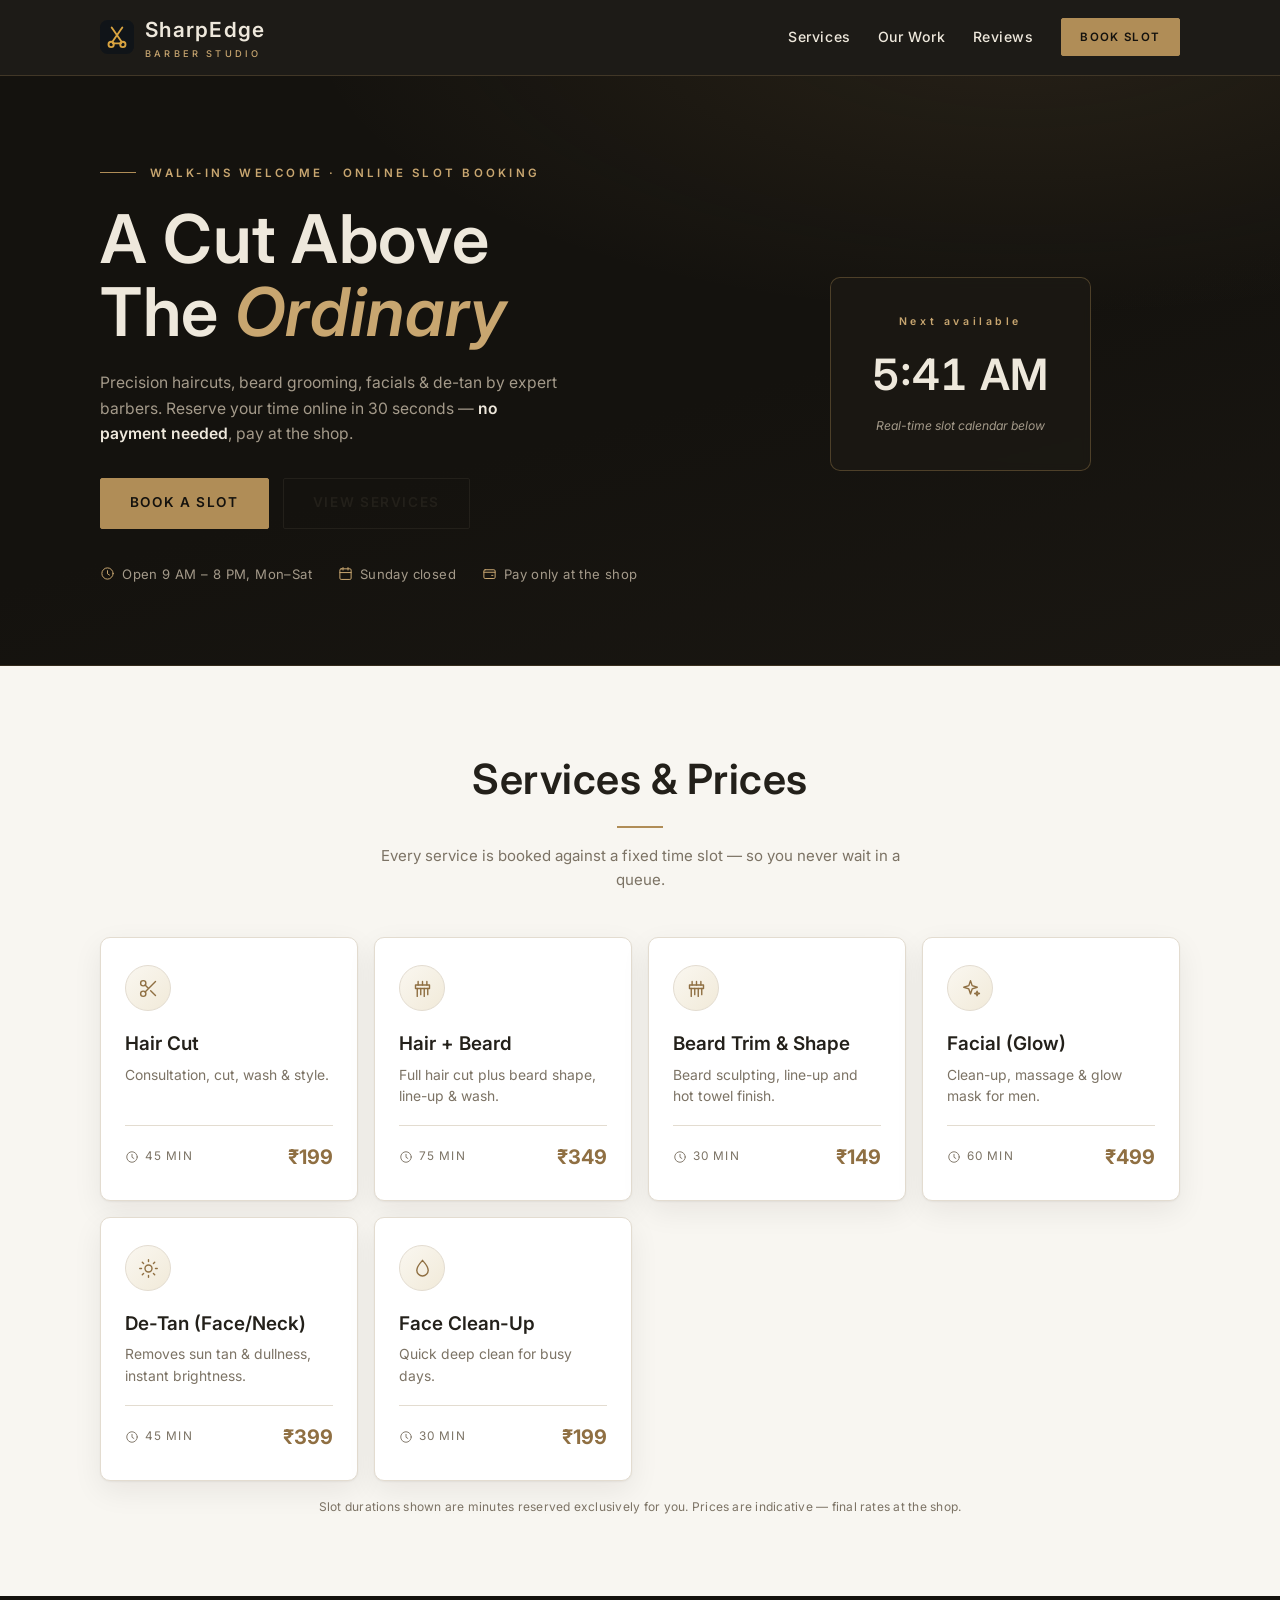
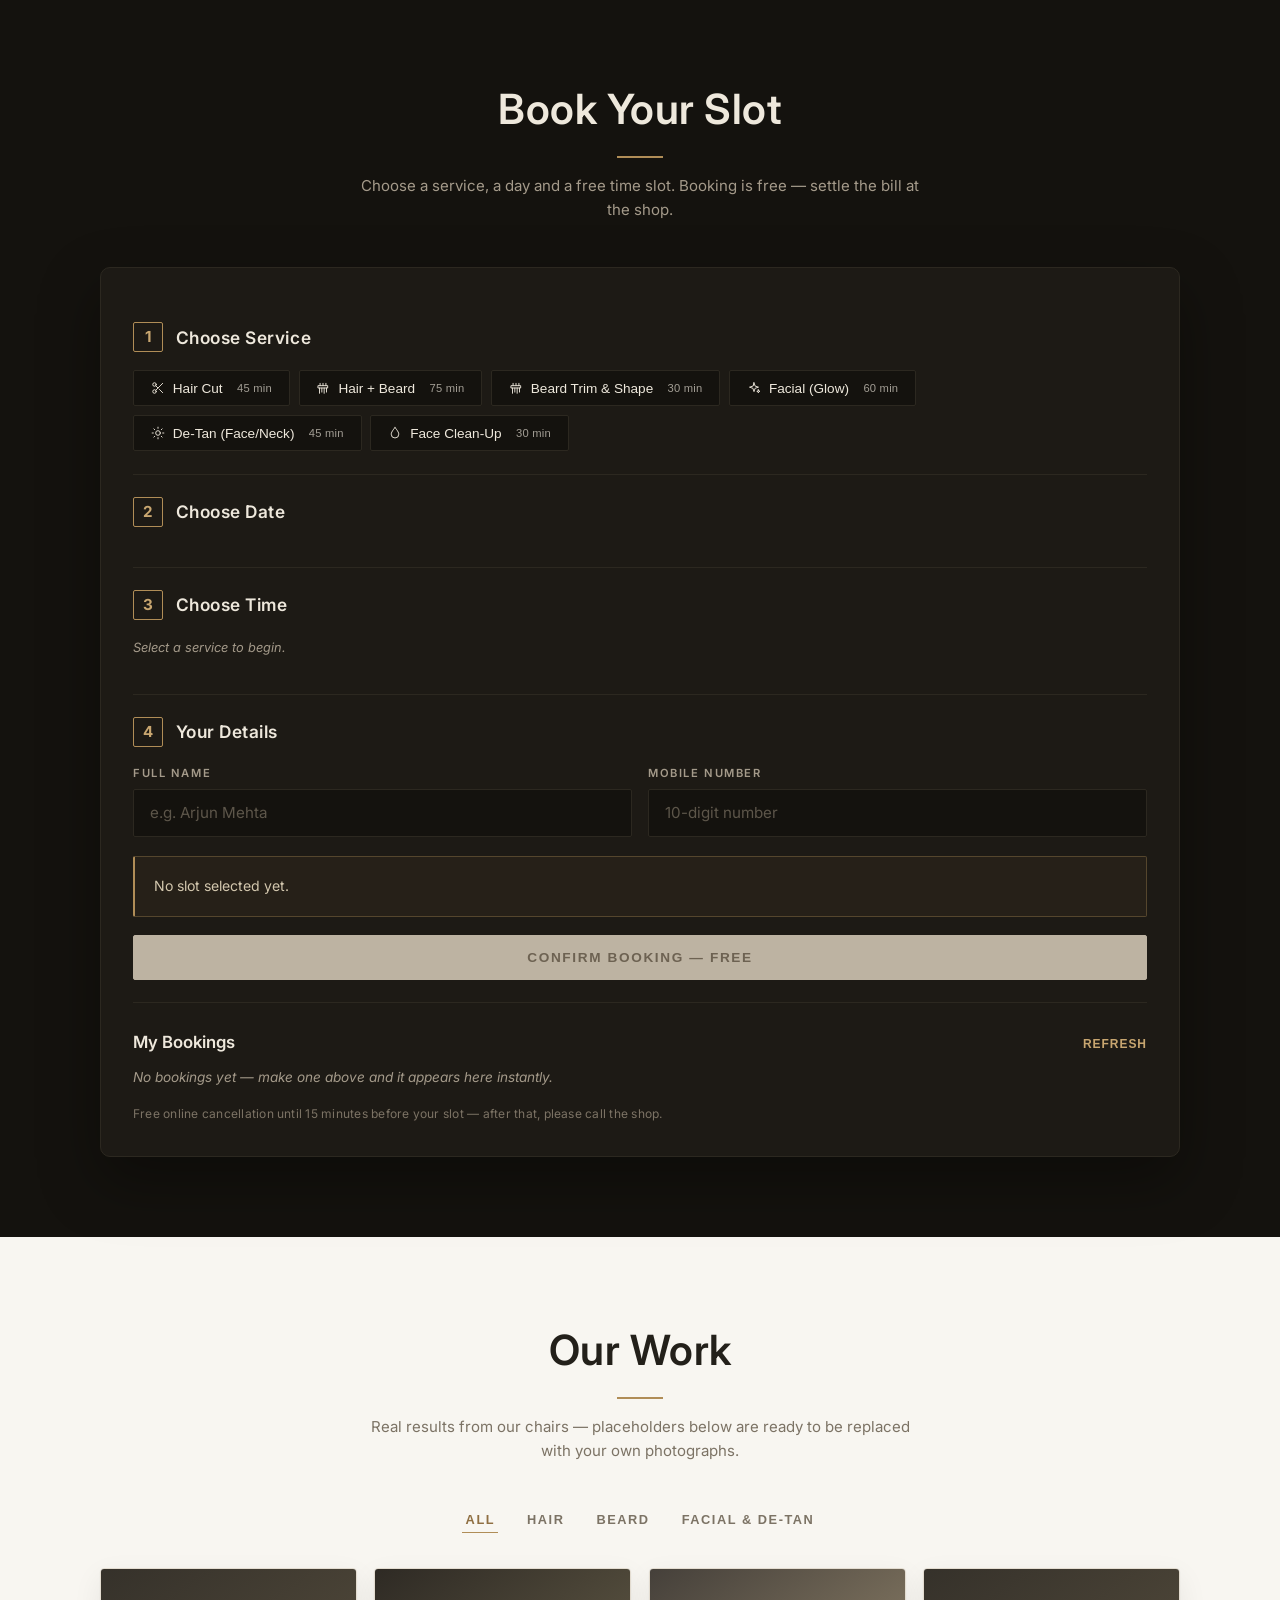
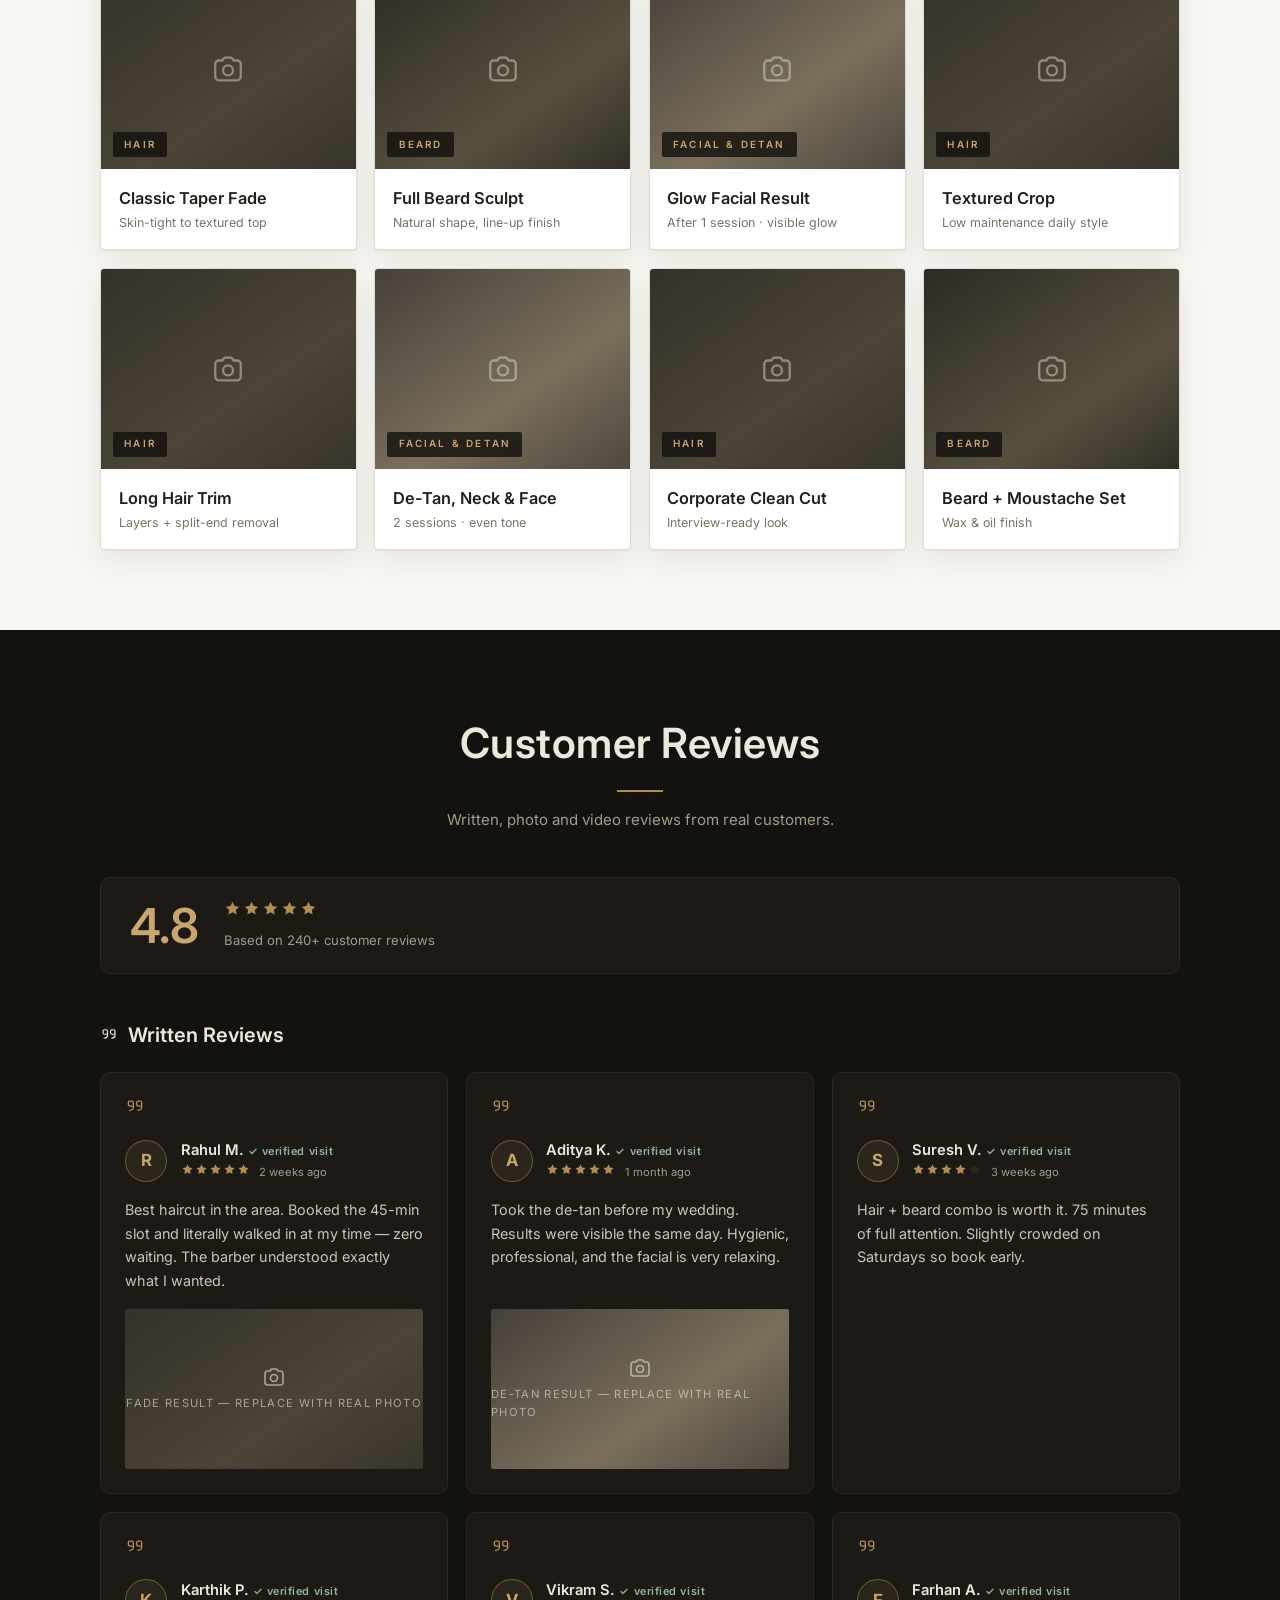
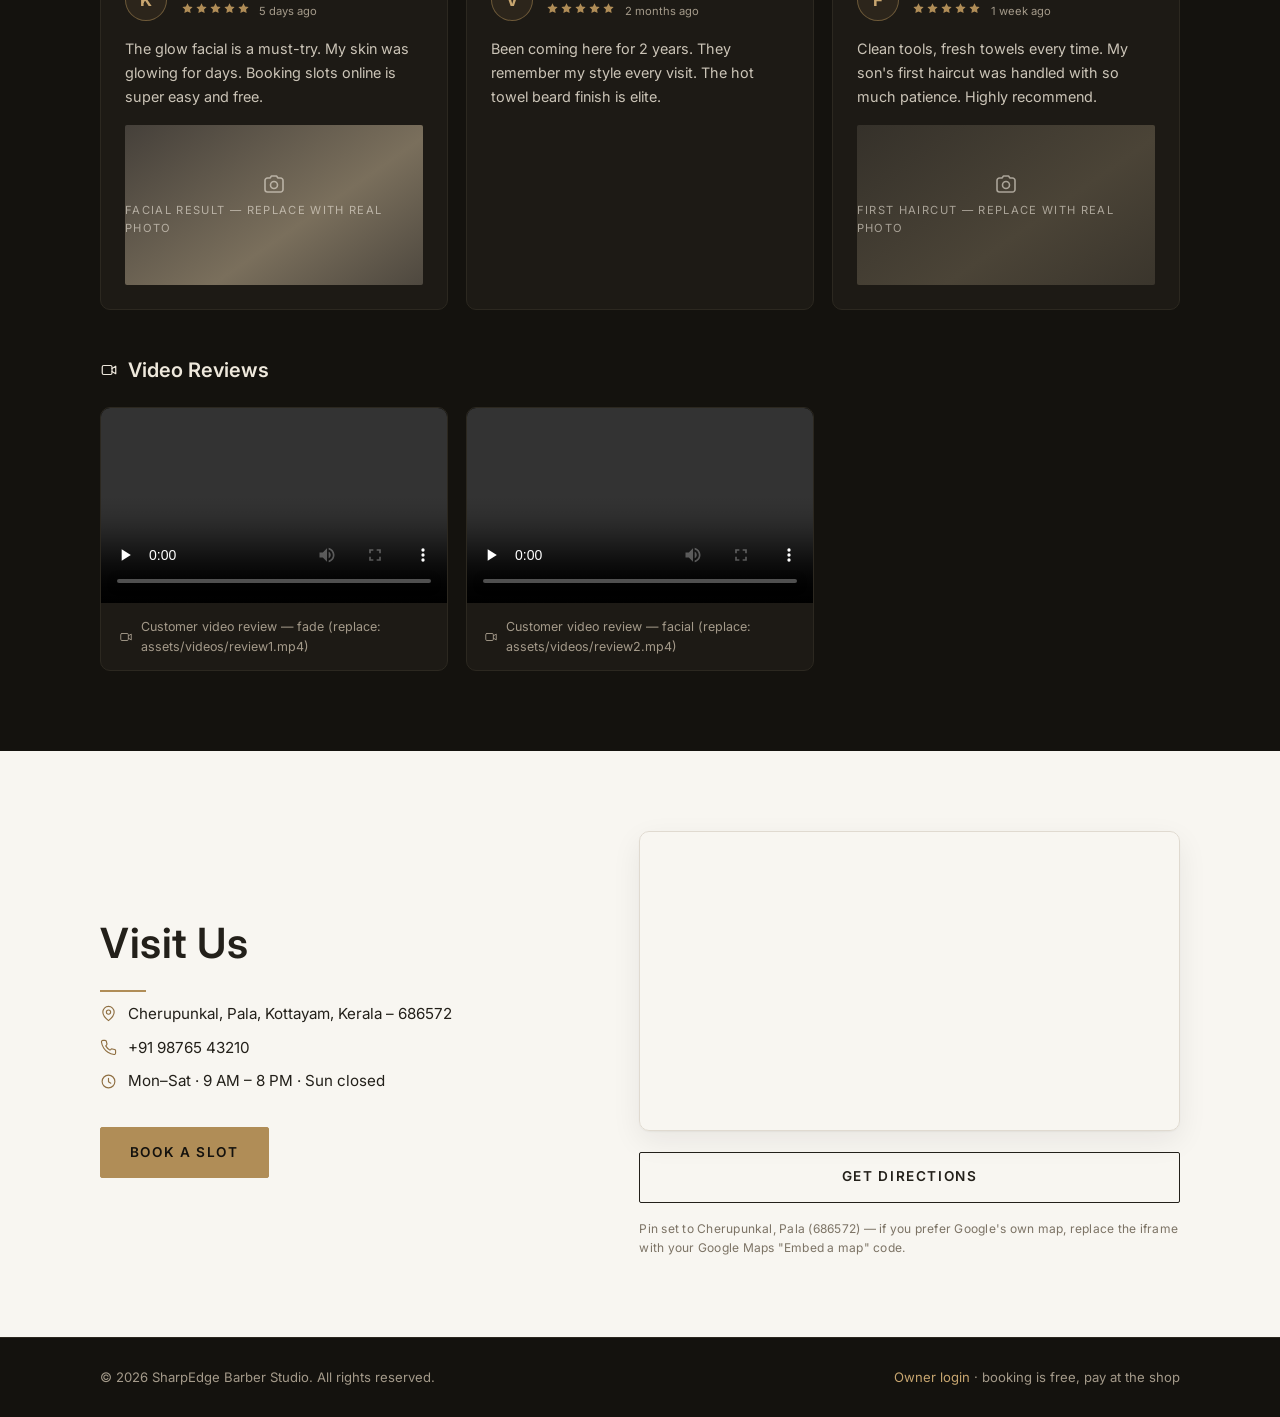
==== commit fa6628c2: "feat: add About page and enhance service worker for PWA support" ====
--- a/index.html
+++ b/index.html
@@ -11,7 +11,7 @@
   <link href="https://fonts.googleapis.com/css2?family=Inter:wght@400;500;600;700;800&display=swap" rel="stylesheet" />
   <link rel="icon" href="assets/logo.svg" type="image/svg+xml" />
   <link rel="manifest" href="manifest.json" />
-  <link rel="stylesheet" href="css/styles.css" />
+  <link rel="stylesheet" href="css/styles.css?v=6" />
 </head>
 <body>
 
@@ -26,6 +26,7 @@
         <a href="#services">Services</a>
         <a href="#work">Our Work</a>
         <a href="#reviews">Reviews</a>
+        <a href="about.html" class="mobile-only">Details</a>
         <a href="#booking" class="btn btn-sm btn-gold">Book Slot</a>
       </nav>
       <button class="nav-toggle" id="navToggle" aria-label="Open menu" aria-expanded="false"></button>
@@ -111,6 +112,7 @@
             <button class="btn-link" id="refreshBookings">refresh</button>
           </div>
           <div id="myBookingsList" class="my-list"></div>
+          <p class="tiny-note">Free online cancellation until 15 minutes before your slot — after that, please call the shop.</p>
         </div>
       </div>
     </div>
@@ -166,10 +168,9 @@
         <a class="btn btn-gold" href="#booking">Book a Slot</a>
       </div>
       <div class="map-card">
-        <!-- replace this iframe src with the shop's real Google Maps embed -->
-        <iframe title="Shop location map" loading="lazy"
-          src="https://www.openstreetmap.org/export/embed.html?bbox=77.55%2C12.90%2C77.65%2C12.98&amp;layer=mapnik"></iframe>
-        <span class="tiny-note">Placeholder map — replace with the shop's exact Google Maps embed before launch.</span>
+        <iframe id="mapFrame" title="Shop location map" loading="lazy" src=""></iframe>
+        <a id="mapDirections" class="btn btn-ghost" style="width:100%;text-align:center;margin-top:0.8rem" target="_blank" rel="noopener">Get Directions</a>
+        <span class="tiny-note">Pin set to Cherupunkal, Pala (686572) — if you prefer Google's own map, replace the iframe with your Google Maps "Embed a map" code.</span>
       </div>
     </div>
   </section>
@@ -192,9 +193,10 @@
     </div>
   </div>
 
-  <script src="js/config.js"></script>
-  <script src="js/icons.js"></script>
-  <script src="js/storage.js"></script>
-  <script src="js/app.js"></script>
+  <script src="js/config.js?v=6"></script>
+  <script src="js/icons.js?v=6"></script>
+  <script src="js/content.js?v=6"></script>
+  <script src="js/storage.js?v=6"></script>
+  <script src="js/app.js?v=6"></script>
 </body>
 </html>
--- a/css/styles.css
+++ b/css/styles.css
@@ -399,6 +399,27 @@
   .nav > a:not(.btn) { font-size: 1rem; }
 }
 
+/* ============================================================
+   MOBILE-SIMPLE MODE — on small screens the page becomes just:
+   booking + map/contact. Services, work & reviews live on
+   about.html (linked as "Details" in the nav).
+   ============================================================ */
+.mobile-only { display: none !important; }
+
+@media (max-width: 760px) {
+  .mobile-only { display: inline-flex !important; }
+  #services, #work, #reviews { display: none; }
+  .hero { padding: 3.4rem 0 2.8rem; }
+  .hero h1 { font-size: clamp(2.1rem, 8vw, 2.8rem); }
+}
+
+/* locked (past cancellation window) badge */
+.no-cancel {
+  font-size: 0.66rem; letter-spacing: 0.12em; text-transform: uppercase;
+  color: var(--muted); border: 1px dashed var(--line-dark);
+  border-radius: 2px; padding: 0.28rem 0.7rem; white-space: nowrap;
+}
+
 /* touch-friendly tap targets */
 @media (hover: none) and (pointer: coarse) {
   .btn, .chip, .booking-cancel { min-height: 44px; }
